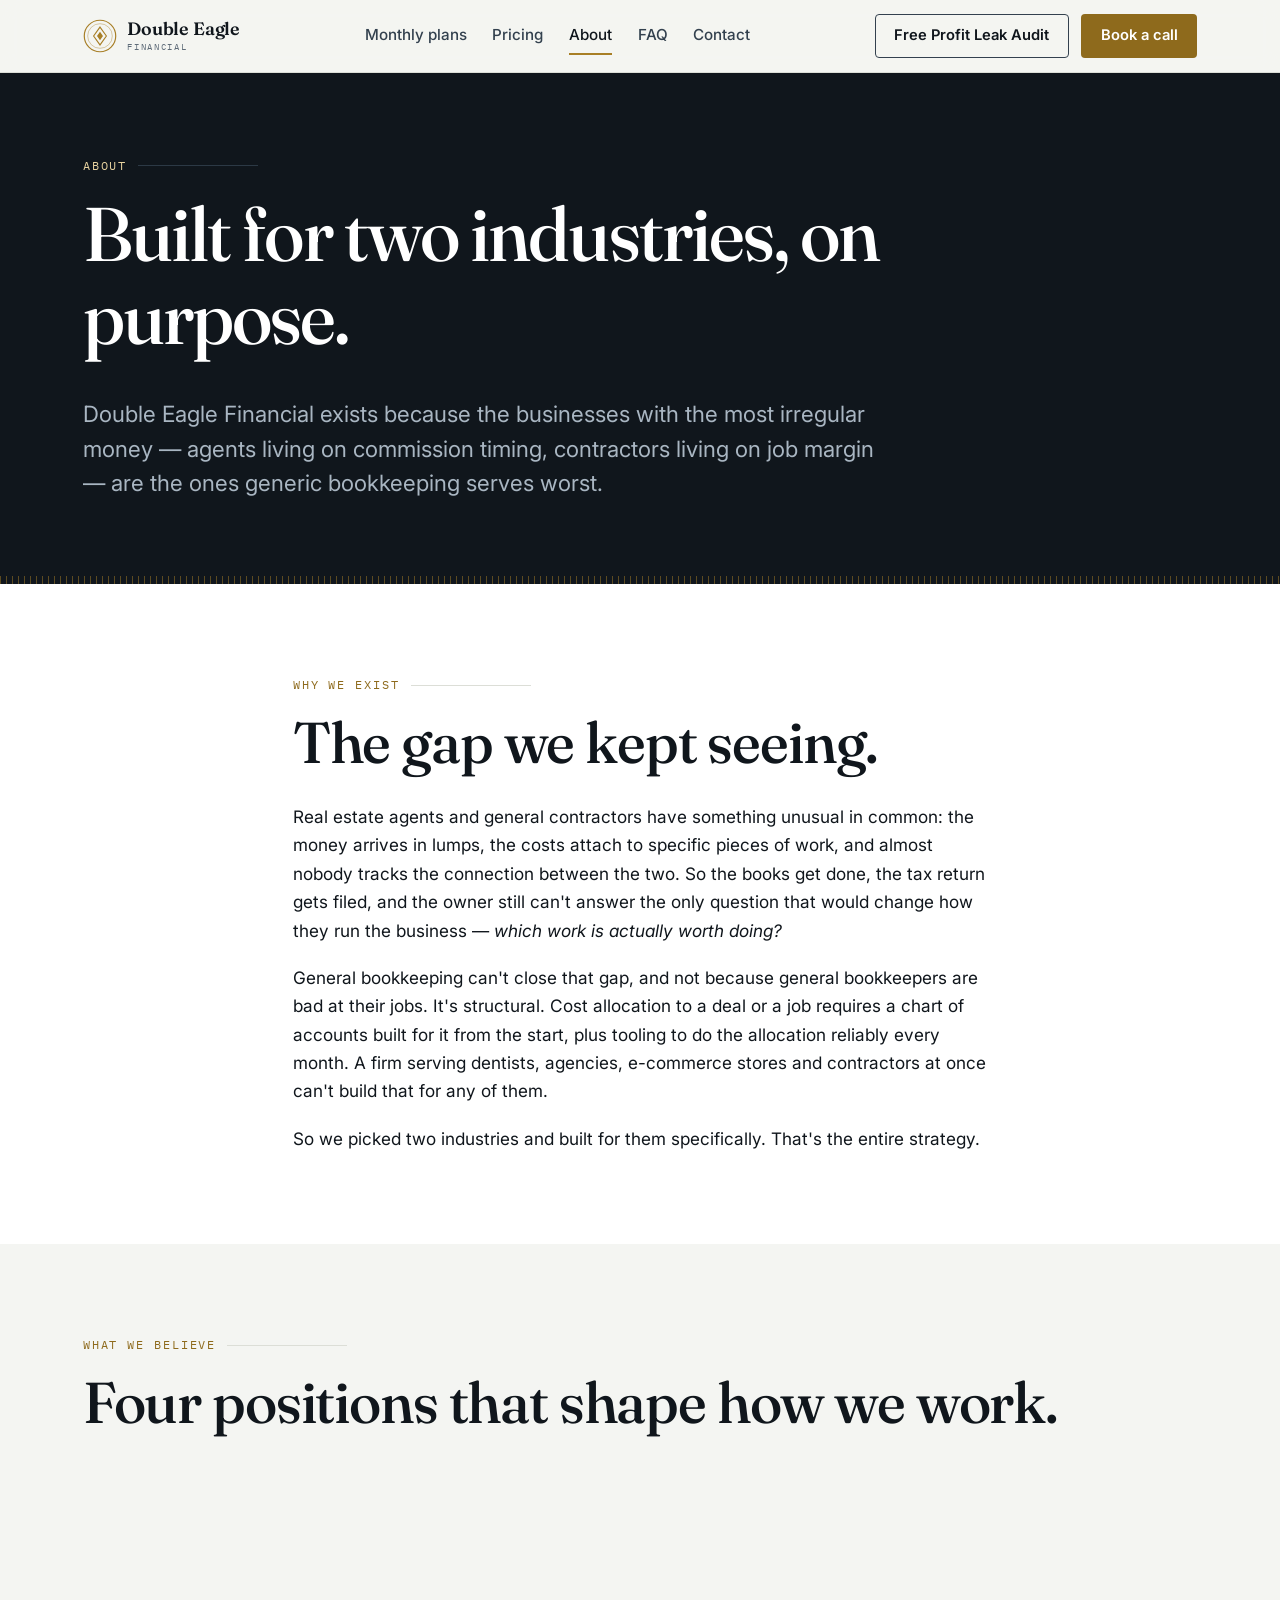
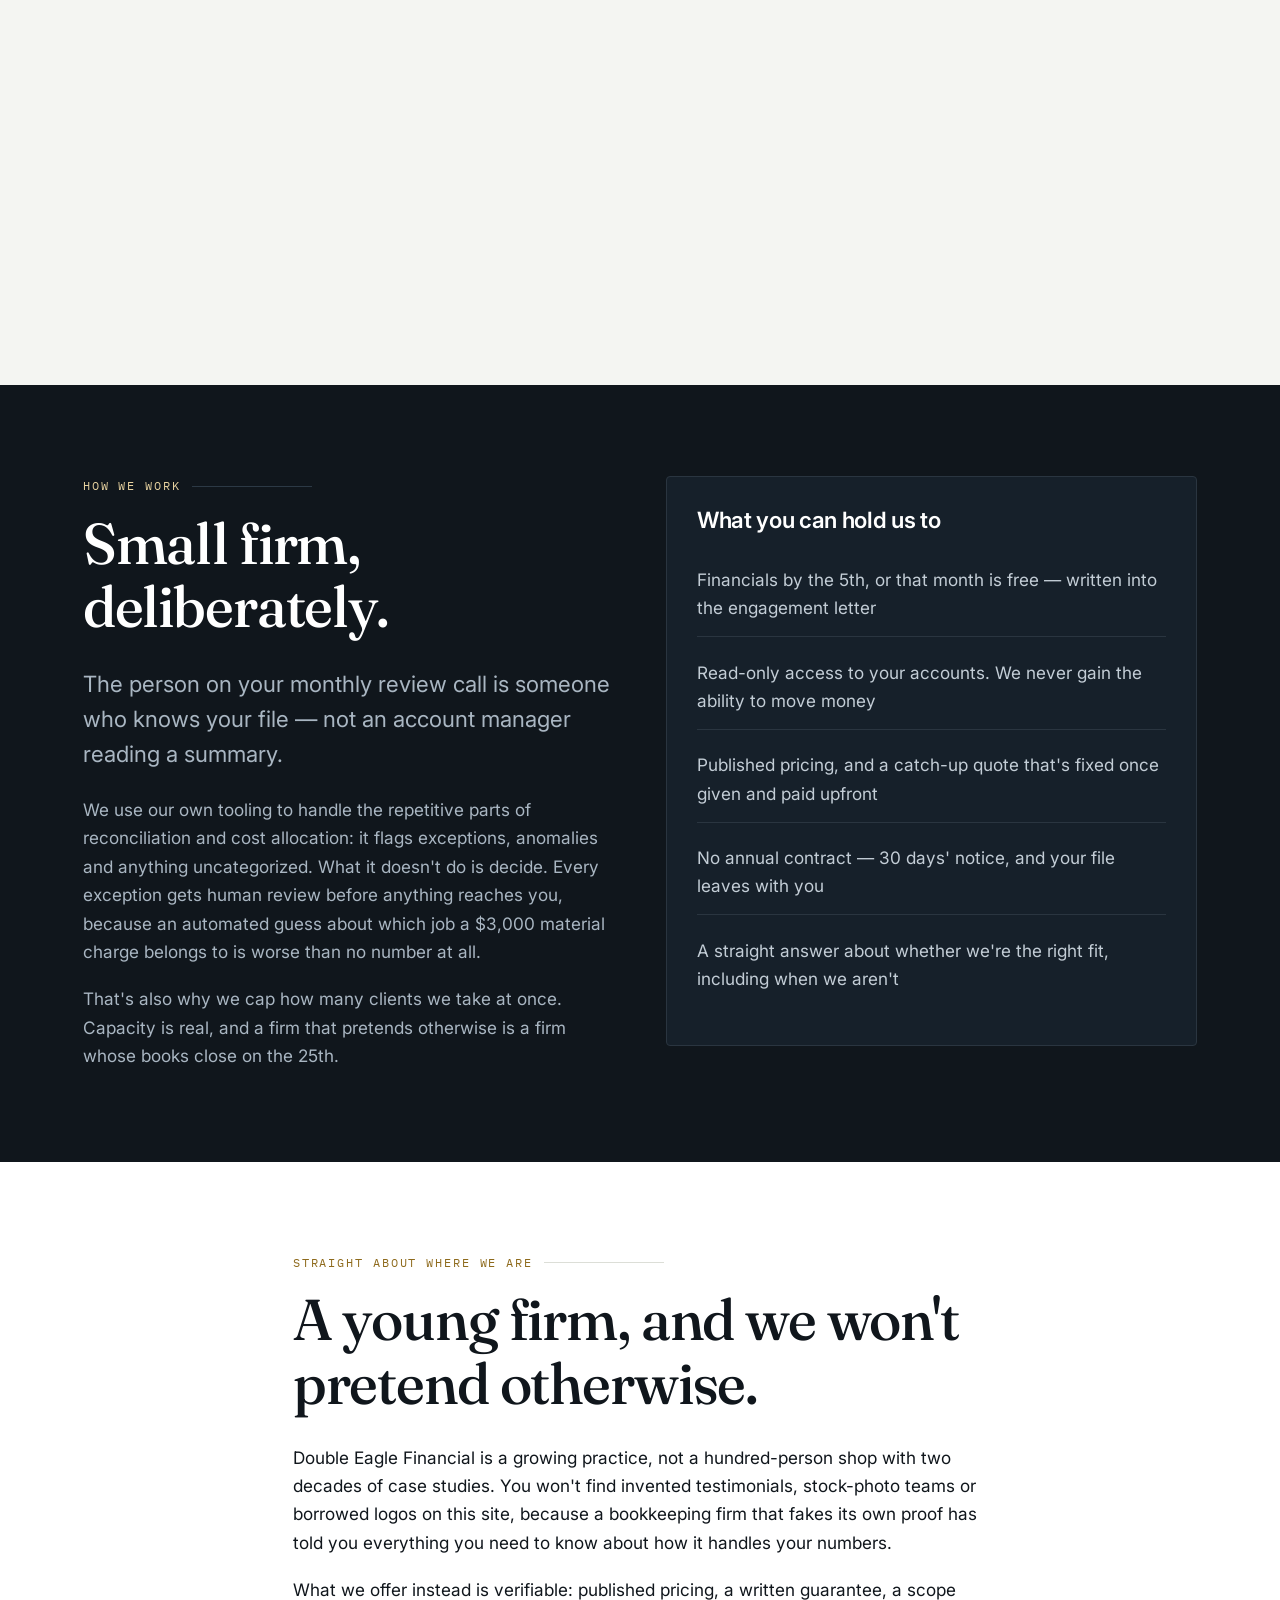
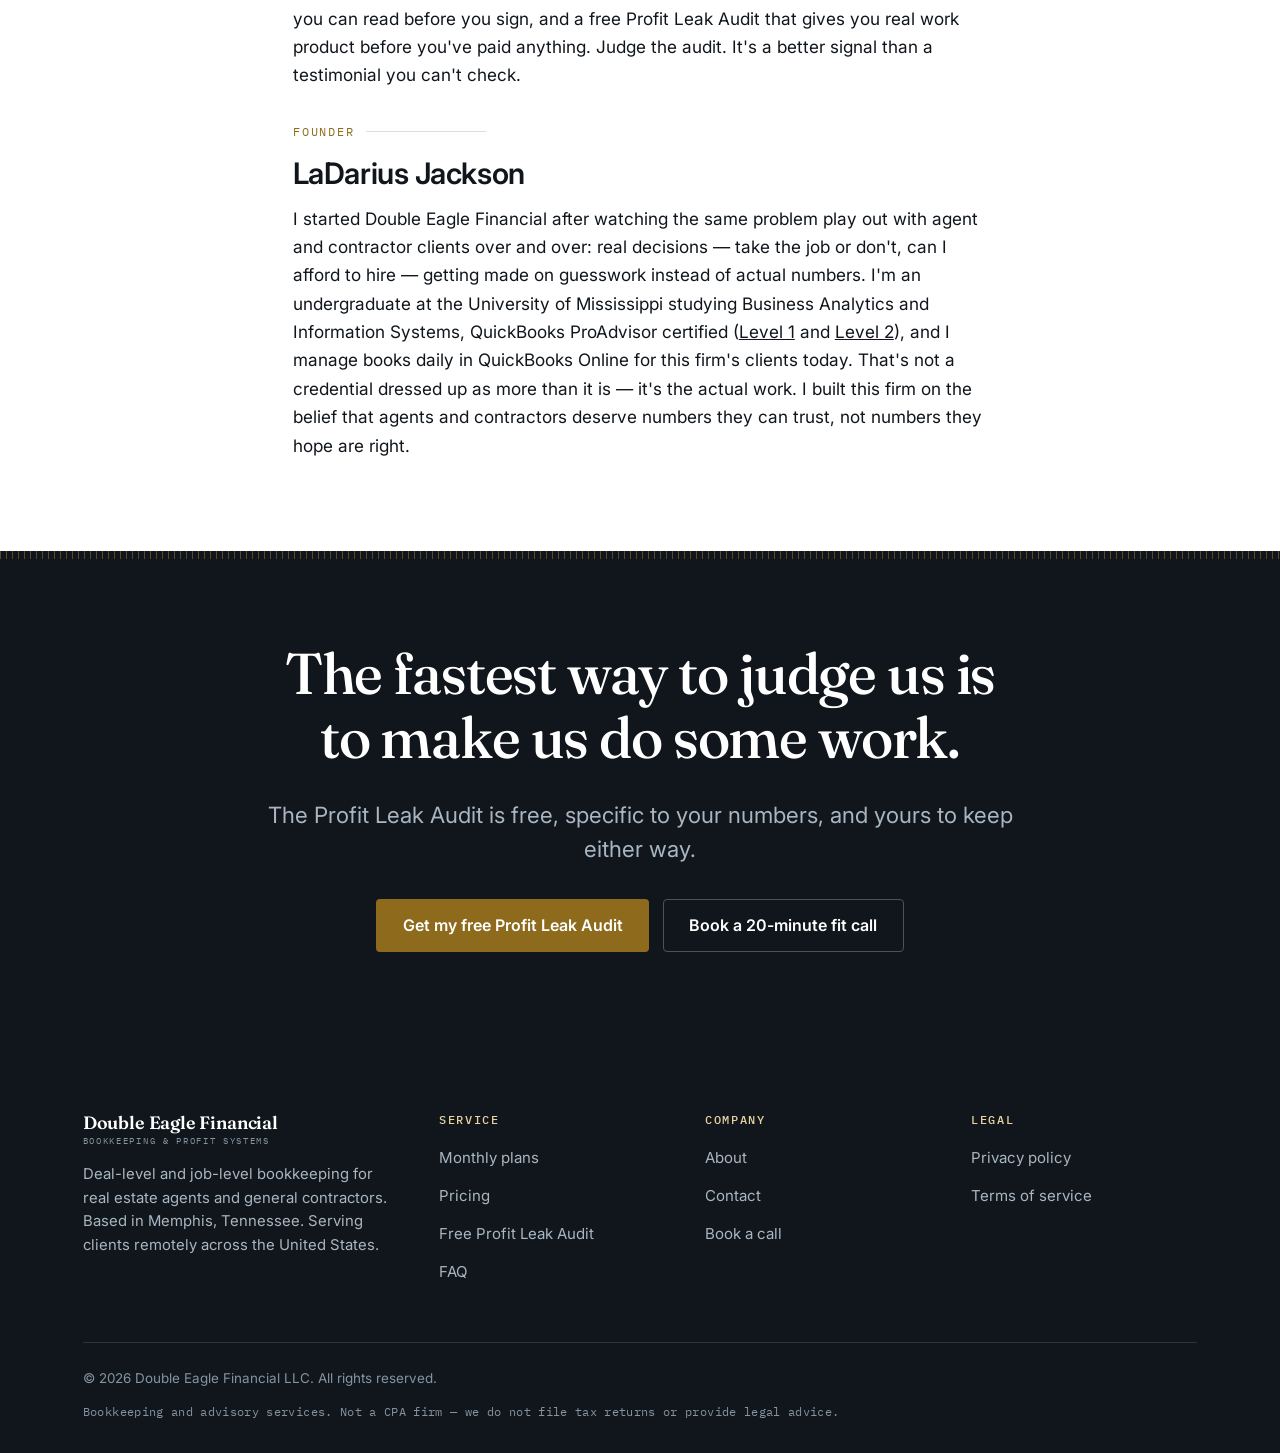
==== about.html @ 62447698 "New pricing: $300/$500/$800, by-the-5th guarantee" ====
<!DOCTYPE html>
<html lang="en">
<head>
<meta charset="utf-8">
<meta name="viewport" content="width=device-width, initial-scale=1">
<title>About Double Eagle Financial | Bookkeeping Built for One Niche</title>
<meta name="description" content="Why we only work with real estate agents and general contractors, how we work, and what you can hold us to.">
<link rel="canonical" href="https://www.doubleeaglefinancial.com/about.html">
<meta name="robots" content="index, follow">

<meta property="og:type" content="website">
<meta property="og:site_name" content="Double Eagle Financial">
<meta property="og:title" content="About Double Eagle Financial | Bookkeeping Built for One Niche">
<meta property="og:description" content="Why we only work with real estate agents and general contractors, how we work, and what you can hold us to.">
<meta property="og:url" content="https://www.doubleeaglefinancial.com/about.html">
<meta property="og:image" content="https://www.doubleeaglefinancial.com/assets/img/og-card.svg">
<meta name="twitter:card" content="summary_large_image">

<link rel="icon" href="/assets/img/favicon.svg" type="image/svg+xml">
<link rel="apple-touch-icon" href="/assets/img/favicon.svg">
<meta name="theme-color" content="#10161C">

<link rel="preconnect" href="https://fonts.googleapis.com">
<link rel="preconnect" href="https://fonts.gstatic.com" crossorigin>
<link rel="preload" as="style" href="https://fonts.googleapis.com/css2?family=Fraunces:ital,opsz,wght@0,9..144,400..600;1,9..144,400..500&family=Inter:wght@400..700&family=IBM+Plex+Mono:wght@400;500&display=swap">
<link rel="stylesheet" href="https://fonts.googleapis.com/css2?family=Fraunces:ital,opsz,wght@0,9..144,400..600;1,9..144,400..500&family=Inter:wght@400..700&family=IBM+Plex+Mono:wght@400;500&display=swap" media="print" onload="this.media='all'">
<noscript><link rel="stylesheet" href="https://fonts.googleapis.com/css2?family=Fraunces:ital,opsz,wght@0,9..144,400..600;1,9..144,400..500&family=Inter:wght@400..700&family=IBM+Plex+Mono:wght@400;500&display=swap"></noscript>

<script>document.documentElement.className+=" js";</script>
<link rel="stylesheet" href="/assets/css/styles.css">
<script src="/assets/js/config.js"></script>

</head>
<body data-page="about">
<a class="skip-link" href="#main">Skip to content</a>

<header class="site-header">
  <div class="wrap header-inner">
    <a class="logo" href="/" aria-label="Double Eagle Financial — home">
      <svg class="logo-mark" viewBox="0 0 40 40" fill="none" aria-hidden="true" focusable="false">
        <circle cx="20" cy="20" r="18.5" stroke="#A87F26" stroke-width="1.4"/>
        <circle cx="20" cy="20" r="14.5" stroke="#A87F26" stroke-width="0.8" opacity="0.6"/>
        <path d="M20 9.5 L27.5 20 L20 30.5 L12.5 20 Z" stroke="#A87F26" stroke-width="1.3" fill="none"/>
        <path d="M20 15 L23.5 20 L20 25 L16.5 20 Z" fill="#A87F26"/>
      </svg>
      <span class="logo-text">
        <span class="logo-name">Double Eagle</span>
        <span class="logo-sub">Financial</span>
      </span>
    </a>

    <nav class="nav" id="primary-nav" aria-label="Main">
      <a href="/the-core-four.html">Monthly plans</a>
      <a href="/pricing.html">Pricing</a>
      <a href="/about.html" aria-current="page">About</a>
      <a href="/faq.html">FAQ</a>
      <a href="/contact.html">Contact</a>
    </nav>

    <div class="header-cta">
      <a class="btn btn--ghost" href="/profit-leak-audit.html" data-cta="lead-magnet" data-cta-location="header">Free Profit Leak Audit</a>
      <a class="btn btn--primary" href="/book-a-call.html" data-cta="book-call" data-cta-location="header">Book a call</a>
      <button class="nav-toggle" type="button" aria-expanded="false" aria-controls="primary-nav" aria-label="Open menu">
        <span></span>
      </button>
    </div>
  </div>
</header>

<main id="main">
<section class="page-head">
  <div class="wrap">
    <p class="eyebrow">About</p>
    <h1>Built for two industries, on purpose.</h1>
    <p class="lede">Double Eagle Financial exists because the businesses with the most irregular money — agents living on commission timing, contractors living on job margin — are the ones generic bookkeeping serves worst.</p>
  </div>
</section>

<section class="section section--white">
  <div class="wrap wrap--narrow">
    <p class="eyebrow">Why we exist</p>
    <h2>The gap we kept seeing.</h2>
    <p>Real estate agents and general contractors have something unusual in common: the money arrives in lumps, the costs attach to specific pieces of work, and almost nobody tracks the connection between the two. So the books get done, the tax return gets filed, and the owner still can't answer the only question that would change how they run the business — <em>which work is actually worth doing?</em></p>
    <p>General bookkeeping can't close that gap, and not because general bookkeepers are bad at their jobs. It's structural. Cost allocation to a deal or a job requires a chart of accounts built for it from the start, plus tooling to do the allocation reliably every month. A firm serving dentists, agencies, e-commerce stores and contractors at once can't build that for any of them.</p>
    <p>So we picked two industries and built for them specifically. That's the entire strategy.</p>
  </div>
</section>

<section class="section">
  <div class="wrap">
    <p class="eyebrow">What we believe</p>
    <h2>Four positions that shape how we work.</h2>
    <div class="grid grid--2 reveal" style="margin-top:2.5rem">
      <div class="card">
        <h3>Clean books are the input, not the product</h3>
        <p>Reconciliation is the price of entry. If that's all a firm delivers, they've handed you tidy history and left the interpretation — the part that changes decisions — to you.</p>
      </div>
      <div class="card">
        <h3>Publish the price</h3>
        <p>Quote-on-request pricing usually means the number depends on what the firm thinks you'll pay. Ours is on the pricing page. Same price for everyone, including the person who doesn't like negotiating.</p>
      </div>
      <div class="card">
        <h3>Guarantee only what you control</h3>
        <p>We guarantee delivery by the 5th because we control it. We won't promise tax savings or profit outcomes, which depend on your business and your CPA. A guarantee you can't honor isn't a guarantee, it's marketing.</p>
      </div>
      <div class="card">
        <h3>Turn down bad fits</h3>
        <p>We regularly tell people to stay with their current bookkeeper, or that they're not big enough yet for our reporting to pay for itself. A client who shouldn't have signed leaves in four months and tells people why.</p>
      </div>
    </div>
  </div>
</section>

<section class="section section--ink">
  <div class="wrap">
    <div class="split">
      <div>
        <p class="eyebrow">How we work</p>
        <h2>Small firm, deliberately.</h2>
        <p class="lede">The person on your monthly review call is someone who knows your file — not an account manager reading a summary.</p>
        <p style="margin-top:1.5rem;color:#A9B6C2">We use our own tooling to handle the repetitive parts of reconciliation and cost allocation: it flags exceptions, anomalies and anything uncategorized. What it doesn't do is decide. Every exception gets human review before anything reaches you, because an automated guess about which job a $3,000 material charge belongs to is worse than no number at all.</p>
        <p style="color:#A9B6C2">That's also why we cap how many clients we take at once. Capacity is real, and a firm that pretends otherwise is a firm whose books close on the 25th.</p>
      </div>
      <div class="card card--ink">
        <h3>What you can hold us to</h3>
        <ul style="list-style:none;padding:0;margin:1.25rem 0 0">
          <li style="padding:.85rem 0;border-bottom:1px solid #2A3540;color:#C3CDD6">Financials by the 5th, or that month is free — written into the engagement letter</li>
          <li style="padding:.85rem 0;border-bottom:1px solid #2A3540;color:#C3CDD6">Read-only access to your accounts. We never gain the ability to move money</li>
          <li style="padding:.85rem 0;border-bottom:1px solid #2A3540;color:#C3CDD6">Published pricing, and a catch-up quote that's fixed once given and paid upfront</li>
          <li style="padding:.85rem 0;border-bottom:1px solid #2A3540;color:#C3CDD6">No annual contract — 30 days' notice, and your file leaves with you</li>
          <li style="padding:.85rem 0;color:#C3CDD6">A straight answer about whether we're the right fit, including when we aren't</li>
        </ul>
      </div>
    </div>
  </div>
</section>

<section class="section section--white">
  <div class="wrap wrap--narrow">
    <p class="eyebrow">Straight about where we are</p>
    <h2>A young firm, and we won't pretend otherwise.</h2>
    <p>Double Eagle Financial is a growing practice, not a hundred-person shop with two decades of case studies. You won't find invented testimonials, stock-photo teams or borrowed logos on this site, because a bookkeeping firm that fakes its own proof has told you everything you need to know about how it handles your numbers.</p>
    <p>What we offer instead is verifiable: published pricing, a written guarantee, a scope you can read before you sign, and a free Profit Leak Audit that gives you real work product before you've paid anything. Judge the audit. It's a better signal than a testimonial you can't check.</p>
    <div style="margin-top:2rem">
      <p class="eyebrow">Founder</p>
      <h3>LaDarius Jackson</h3>
      <p>I started Double Eagle Financial after watching the same problem play out with agent and contractor clients over and over: real decisions — take the job or don't, can I afford to hire — getting made on guesswork instead of actual numbers. I'm an undergraduate at the University of Mississippi studying Business Analytics and Information Systems, QuickBooks ProAdvisor certified (<a href="https://www.credly.com/badges/bd55e51e-e5aa-4784-be9d-c4221d4fdba4" target="_blank" rel="noopener">Level 1</a> and <a href="https://www.credly.com/badges/90dfc20a-5f70-475e-a9a4-ffd9fdf0d732" target="_blank" rel="noopener">Level 2</a>), and I manage books daily in QuickBooks Online for this firm's clients today. That's not a credential dressed up as more than it is — it's the actual work. I built this firm on the belief that agents and contractors deserve numbers they can trust, not numbers they hope are right.</p>
    </div>
  </div>
</section>

<section class="section cta-band">
  <div class="wrap">
    <h2>The fastest way to judge us is to make us do some work.</h2>
    <p class="lede">The Profit Leak Audit is free, specific to your numbers, and yours to keep either way.</p>
    <div class="btn-row btn-row--center" style="margin-top:2rem">
      <a class="btn btn--primary" href="/profit-leak-audit.html" data-cta="lead-magnet" data-cta-location="about-footer">Get my free Profit Leak Audit</a>
      <a class="btn btn--ghost" href="/book-a-call.html" data-cta="book-call" data-cta-location="about-footer">Book a 20-minute fit call</a>
    </div>
  </div>
</section>

</main>

<footer class="site-footer">
  <div class="wrap">
    <div class="footer-grid">
      <div class="footer-brand">
        <span class="logo-text">
          <span class="logo-name">Double Eagle Financial</span>
          <span class="logo-sub">Bookkeeping &amp; profit systems</span>
        </span>
        <p class="footer-blurb">Deal-level and job-level bookkeeping for real estate agents and general contractors. Based in Memphis, Tennessee. Serving clients remotely across the United States.</p>
      </div>
      <div>
        <h4>Service</h4>
        <ul>
          <li><a href="/the-core-four.html">Monthly plans</a></li>
          <li><a href="/pricing.html">Pricing</a></li>
          <li><a href="/profit-leak-audit.html">Free Profit Leak Audit</a></li>
          <li><a href="/faq.html">FAQ</a></li>
        </ul>
      </div>
      <div>
        <h4>Company</h4>
        <ul>
          <li><a href="/about.html">About</a></li>
          <li><a href="/contact.html">Contact</a></li>
          <li><a href="/book-a-call.html">Book a call</a></li>
        </ul>
      </div>
      <div>
        <h4>Legal</h4>
        <ul>
          <li><a href="/privacy.html">Privacy policy</a></li>
          <li><a href="/terms.html">Terms of service</a></li>
        </ul>
      </div>
    </div>
    <div class="footer-bottom">
      <span>© 2026 Double Eagle Financial LLC. All rights reserved.</span>
      <span class="footer-legal">Bookkeeping and advisory services. Not a CPA firm — we do not file tax returns or provide legal advice.</span>
    </div>
  </div>
</footer>

<div class="sticky-cta" aria-hidden="false">
  <a class="btn btn--primary" href="/profit-leak-audit.html" data-cta="lead-magnet" data-cta-location="sticky">Get my free Profit Leak Audit</a>
</div>

<script src="/assets/js/main.js" defer></script>
</body>
</html>
---- assets/css/styles.css ----
/* ==========================================================================
   Double Eagle Financial — core stylesheet
   Design system: "Milled Edge"
   Palette derives from the 1907 Double Eagle: struck gold on ink, ledger rules.
   ========================================================================== */

/* ---------- Tokens ---------- */
:root {
  --ink:        #10161C;
  --ink-2:      #1A242D;
  --slate:      #33414E;
  --muted:      #5E6B77;
  --paper:      #F4F5F2;
  --white:      #FFFFFF;
  /* --brass is DECORATIVE ONLY (borders, rules, icons, the milled edge):
     3.35:1 on paper, which clears the 3:1 minimum for non-text UI.
     --brass-text is the accessible variant for text and button fills:
     4.97:1 against both white and paper, so it clears WCAG AA. */
  --brass:      #A87F26;
  --brass-text: #8E6A1C;
  --brass-deep: #6F5215;
  --brass-mid:  #C69B3C;
  --brass-lt:   #E8D3A0;
  --verdigris:  #2C5F52;
  --line:       #DCDED7;
  --line-dark:  #2A3540;

  --font-display: "Fraunces", Georgia, "Times New Roman", serif;
  --font-body:    "Inter", -apple-system, BlinkMacSystemFont, "Segoe UI", Roboto, sans-serif;
  --font-mono:    "IBM Plex Mono", ui-monospace, SFMono-Regular, Menlo, monospace;

  --step--1: clamp(0.80rem, 0.77rem + 0.15vw, 0.875rem);
  --step-0:  clamp(1.00rem, 0.96rem + 0.20vw, 1.075rem);
  --step-1:  clamp(1.20rem, 1.12rem + 0.40vw, 1.40rem);
  --step-2:  clamp(1.45rem, 1.30rem + 0.75vw, 1.85rem);
  --step-3:  clamp(1.80rem, 1.52rem + 1.35vw, 2.55rem);
  --step-4:  clamp(2.15rem, 1.65rem + 2.45vw, 3.60rem);
  --step-5:  clamp(2.55rem, 1.75rem + 3.90vw, 4.75rem);

  --gutter: clamp(1.15rem, 0.85rem + 1.5vw, 2.5rem);
  --section-y: clamp(3.5rem, 2.5rem + 4vw, 6.5rem);
  --maxw: 1180px;
  --radius: 4px;
  --shadow-sm: 0 1px 2px rgba(16, 22, 28, .06), 0 4px 14px rgba(16, 22, 28, .05);
  --shadow-md: 0 2px 6px rgba(16, 22, 28, .08), 0 18px 44px rgba(16, 22, 28, .10);
}

/* ---------- Reset ---------- */
*, *::before, *::after { box-sizing: border-box; }
html {
  -webkit-text-size-adjust: 100%;
  scroll-behavior: smooth;
  /* Sticky header is ~72px; keep anchor targets clear of it. */
  scroll-padding-top: 92px;
}
body {
  margin: 0;
  background: var(--paper);
  color: var(--ink);
  font-family: var(--font-body);
  font-size: var(--step-0);
  line-height: 1.65;
  -webkit-font-smoothing: antialiased;
  overflow-x: hidden;
}
img, svg { max-width: 100%; height: auto; display: block; }
h1, h2, h3, h4 { margin: 0 0 .5em; line-height: 1.1; font-weight: 600; letter-spacing: -0.015em; }
h1 { font-family: var(--font-display); font-size: var(--step-5); font-weight: 500; letter-spacing: -0.025em; }
h2 { font-family: var(--font-display); font-size: var(--step-4); font-weight: 500; letter-spacing: -0.02em; }
h3 { font-size: var(--step-2); }
h4 { font-size: var(--step-1); }
p  { margin: 0 0 1.1em; }
p:last-child { margin-bottom: 0; }
a { color: inherit; }
ul, ol { margin: 0 0 1.1em; padding-left: 1.15em; }
li { margin-bottom: .45em; }
strong { font-weight: 650; }

@media (prefers-reduced-motion: reduce) {
  html { scroll-behavior: auto; }
  *, *::before, *::after { animation-duration: .001ms !important; transition-duration: .001ms !important; }
}

/* ---------- Utilities ---------- */
.wrap { width: 100%; max-width: var(--maxw); margin-inline: auto; padding-inline: var(--gutter); }
.wrap--narrow { max-width: 760px; }
.section { padding-block: var(--section-y); }
.section--tight { padding-block: clamp(2.5rem, 2rem + 2vw, 4rem); }
.section--ink { background: var(--ink); color: var(--paper); }
.section--white { background: var(--white); }
.section--ink h2, .section--ink h3 { color: var(--white); }
.center { text-align: center; }
.lede { font-size: var(--step-1); color: var(--muted); line-height: 1.55; }
.section--ink .lede { color: #A9B6C2; }
.sr-only {
  position: absolute; width: 1px; height: 1px; padding: 0; margin: -1px;
  overflow: hidden; clip: rect(0 0 0 0); white-space: nowrap; border: 0;
}
.skip-link {
  position: absolute; left: 8px; top: -60px; z-index: 999;
  background: var(--ink); color: var(--white); padding: .7rem 1rem; border-radius: var(--radius);
  transition: top .15s ease;
}
.skip-link:focus { top: 8px; }

:focus-visible {
  outline: 3px solid var(--brass-mid);
  outline-offset: 3px;
  border-radius: 2px;
}

/* Eyebrow — mono ledger label */
.eyebrow {
  font-family: var(--font-mono);
  font-size: .74rem;
  letter-spacing: .16em;
  text-transform: uppercase;
  color: var(--brass-text);
  margin: 0 0 1rem;
  display: flex;
  align-items: center;
  gap: .7rem;
}
.eyebrow::after { content: ""; flex: 1; height: 1px; background: var(--line); max-width: 120px; }
.eyebrow--center { justify-content: center; }
.eyebrow--center::before { content: ""; flex: 1; height: 1px; background: var(--line); max-width: 120px; }
.section--ink .eyebrow { color: var(--brass-lt); }
.section--ink .eyebrow::after, .section--ink .eyebrow::before { background: #2C3945; }

/* Signature: the milled (reeded) edge of a Double Eagle coin */
.milled {
  height: 10px;
  width: 100%;
  background-image: repeating-linear-gradient(
    90deg,
    var(--brass) 0 1px,
    transparent 1px 6px
  );
  opacity: .5;
}
.milled--sm { height: 7px; opacity: .45; }
.section--ink .milled { background-image: repeating-linear-gradient(90deg, var(--brass-mid) 0 1px, transparent 1px 6px); }

/* ---------- Buttons ---------- */
.btn {
  display: inline-flex; align-items: center; justify-content: center; gap: .55rem;
  font-family: var(--font-body); font-size: 1rem; font-weight: 600; line-height: 1.2;
  padding: 1rem 1.6rem; min-height: 52px;
  border: 1px solid transparent; border-radius: var(--radius);
  text-decoration: none; cursor: pointer;
  transition: background-color .18s ease, color .18s ease, border-color .18s ease, transform .18s ease;
}
.btn--primary { background: var(--brass-text); color: #FFF; }
.btn--primary:hover { background: var(--brass-deep); transform: translateY(-1px); }
.btn--dark { background: var(--ink); color: var(--white); }
.btn--dark:hover { background: var(--ink-2); transform: translateY(-1px); }
.btn--ghost { background: transparent; color: var(--ink); border-color: var(--slate); }
.btn--ghost:hover { background: var(--ink); color: var(--white); }
.section--ink .btn--ghost { color: var(--white); border-color: #46545F; }
.section--ink .btn--ghost:hover { background: var(--white); color: var(--ink); }
.btn--block { width: 100%; }
.btn-row { display: flex; flex-wrap: wrap; gap: .85rem; }
.btn-row--center { justify-content: center; }

.btn-note {
  font-family: var(--font-mono); font-size: .78rem; color: var(--muted);
  letter-spacing: .02em; margin-top: 1rem;
}
.section--ink .btn-note { color: #94A2AE; }

/* ---------- Header ---------- */
.site-header {
  position: sticky; top: 0; z-index: 100;
  background: rgba(244, 245, 242, .93);
  backdrop-filter: blur(10px);
  border-bottom: 1px solid var(--line);
}
.header-inner {
  display: flex; align-items: center; justify-content: space-between;
  gap: 1rem; min-height: 72px;
}
.logo { display: flex; align-items: center; gap: .65rem; text-decoration: none; flex-shrink: 0; }
.logo-mark { width: 34px; height: 34px; flex-shrink: 0; }
.logo-text { display: flex; flex-direction: column; line-height: 1; }
.logo-name { font-family: var(--font-display); font-size: 1.12rem; font-weight: 600; letter-spacing: -.01em; }
.logo-sub {
  font-family: var(--font-mono); font-size: .58rem; letter-spacing: .18em;
  text-transform: uppercase; color: var(--muted); margin-top: 4px;
}
.nav { display: flex; align-items: center; gap: 1.6rem; }
.nav a {
  text-decoration: none; font-size: .95rem; font-weight: 500; color: var(--slate);
  padding: .35rem 0; border-bottom: 2px solid transparent; transition: color .15s, border-color .15s;
}
.nav a:hover { color: var(--ink); }
.nav a[aria-current="page"] { color: var(--ink); border-bottom-color: var(--brass); }
.header-cta { display: flex; align-items: center; gap: .8rem; }
.header-cta .btn { padding: .7rem 1.15rem; min-height: 44px; font-size: .92rem; }
.nav-toggle {
  display: none; background: none; border: 1px solid var(--line); border-radius: var(--radius);
  width: 46px; height: 46px; cursor: pointer; align-items: center; justify-content: center;
}
.nav-toggle span { display: block; width: 20px; height: 2px; background: var(--ink); position: relative; }
.nav-toggle span::before, .nav-toggle span::after {
  content: ""; position: absolute; left: 0; width: 20px; height: 2px; background: var(--ink);
  transition: transform .2s ease, opacity .2s ease;
}
.nav-toggle span::before { top: -6px; }
.nav-toggle span::after  { top: 6px; }
.nav-toggle[aria-expanded="true"] span { background: transparent; }
.nav-toggle[aria-expanded="true"] span::before { transform: translateY(6px) rotate(45deg); }
.nav-toggle[aria-expanded="true"] span::after  { transform: translateY(-6px) rotate(-45deg); }

@media (max-width: 900px) {
  .nav-toggle { display: flex; }
  .nav {
    position: absolute; top: 100%; left: 0; right: 0;
    flex-direction: column; align-items: stretch; gap: 0;
    background: var(--white); border-bottom: 1px solid var(--line);
    padding: .5rem var(--gutter) 1.25rem;
    box-shadow: var(--shadow-md);
    display: none;
  }
  .nav.is-open { display: flex; }
  .nav a { padding: .95rem 0; border-bottom: 1px solid var(--line); font-size: 1.05rem; }
  .nav a[aria-current="page"] { border-bottom-color: var(--line); color: var(--brass); }
  .header-cta .btn--ghost { display: none; }
}
@media (max-width: 460px) {
  .header-cta .btn { font-size: .84rem; padding: .65rem .8rem; }
  .logo-sub { display: none; }
}

/* ---------- Hero ---------- */
.hero {
  background: var(--ink);
  color: var(--paper);
  position: relative;
  overflow: hidden;
  padding-block: clamp(3.5rem, 2.5rem + 5vw, 7rem);
}
.hero::after {
  content: ""; position: absolute; inset: auto 0 0 0; height: 10px;
  background-image: repeating-linear-gradient(90deg, var(--brass) 0 1px, transparent 1px 6px);
  opacity: .55;
}
.hero-grid { display: grid; grid-template-columns: 1.12fr .88fr; gap: clamp(2rem, 1rem + 4vw, 4.5rem); align-items: center; }
.hero h1 { color: var(--white); margin-bottom: .55em; }
.hero h1 em { font-style: italic; color: var(--brass-lt); }
.hero-sub { font-size: var(--step-1); color: #A9B6C2; max-width: 34ch; line-height: 1.5; }
.hero-trust {
  margin-top: 2.2rem; padding-top: 1.4rem; border-top: 1px solid #2A3540;
  display: flex; flex-wrap: wrap; gap: 1.1rem 2rem;
}
.hero-trust li { list-style: none; margin: 0; font-family: var(--font-mono); font-size: .78rem; letter-spacing: .04em; color: #A9B6C2; display: flex; align-items: center; gap: .5rem; }
.hero-trust li::before { content: ""; width: 6px; height: 6px; background: var(--brass-mid); border-radius: 50%; flex-shrink: 0; }
.hero-trust ul { padding: 0; margin: 0; display: contents; }

/* Hero signature panel: a ledger card, the artifact of the business */
.ledger-card {
  background: #16202A;
  border: 1px solid #2A3540;
  border-radius: var(--radius);
  padding: 1.6rem;
  box-shadow: 0 24px 60px rgba(0,0,0,.35);
}
.ledger-card__head {
  display: flex; justify-content: space-between; align-items: baseline;
  font-family: var(--font-mono); font-size: .72rem; letter-spacing: .1em; text-transform: uppercase;
  color: #8494A1; padding-bottom: .9rem; border-bottom: 1px solid #2A3540;
}
.ledger-card__head strong { color: var(--brass-lt); font-weight: 500; }
.ledger-row {
  display: grid; grid-template-columns: 1fr auto; gap: 1rem;
  padding: .85rem 0; border-bottom: 1px dotted #2A3540; align-items: baseline;
}
.ledger-row:last-of-type { border-bottom: 0; }
.ledger-row span { font-size: .92rem; color: #C3CDD6; }
.ledger-row b { font-family: var(--font-mono); font-size: .95rem; font-weight: 500; color: var(--white); }
.ledger-row b.pos { color: #7FBFAC; }
.ledger-row b.neg { color: #E0A38A; }
.ledger-card__foot {
  margin-top: 1.1rem; padding-top: 1.1rem; border-top: 1px solid #2A3540;
  font-family: var(--font-mono); font-size: .74rem; color: #8494A1; line-height: 1.5;
}
.ledger-card__foot b { color: var(--brass-lt); font-weight: 500; }

@media (max-width: 880px) {
  .hero-grid { grid-template-columns: 1fr; }
  .hero-sub { max-width: 46ch; }
  .ledger-card { order: 2; }
}

/* ---------- Trust strip ---------- */
.trust-strip { background: var(--white); border-bottom: 1px solid var(--line); }
.trust-strip .wrap { display: flex; flex-wrap: wrap; gap: 1rem 2.5rem; justify-content: space-between; padding-block: 1.35rem; }
.trust-item { display: flex; align-items: center; gap: .6rem; font-size: .9rem; color: var(--slate); }
.trust-item svg { flex-shrink: 0; color: var(--brass); }

/* ---------- Generic page header ---------- */
.page-head { background: var(--ink); color: var(--paper); padding-block: clamp(3rem, 2rem + 4vw, 5.5rem); position: relative; }
.page-head::after {
  content: ""; position: absolute; inset: auto 0 0 0; height: 8px;
  background-image: repeating-linear-gradient(90deg, var(--brass) 0 1px, transparent 1px 6px); opacity: .5;
}
.page-head h1 { color: var(--white); max-width: 20ch; }
.page-head .lede { color: #A9B6C2; max-width: 58ch; }

/* ---------- Grids & cards ---------- */
.grid { display: grid; gap: 1.5rem; }
.grid--2 { grid-template-columns: repeat(2, 1fr); }
.grid--3 { grid-template-columns: repeat(3, 1fr); }
.grid--4 { grid-template-columns: repeat(4, 1fr); }
@media (max-width: 900px) { .grid--3, .grid--4 { grid-template-columns: repeat(2, 1fr); } }
@media (max-width: 620px) { .grid--2, .grid--3, .grid--4 { grid-template-columns: 1fr; } }

.card {
  background: var(--white);
  border: 1px solid var(--line);
  border-radius: var(--radius);
  padding: clamp(1.4rem, 1.1rem + 1vw, 2rem);
}
.card h3 { font-size: var(--step-1); margin-bottom: .5rem; }
.card p { color: var(--muted); font-size: .97rem; margin-bottom: 0; }
.card--ink { background: #16202A; border-color: #2A3540; }
.card--ink h3 { color: var(--white); }
.card--ink p { color: #A9B6C2; }

/* Problem cards — ledger-ruled */
.rule-card {
  background: var(--white); border: 1px solid var(--line); border-radius: var(--radius);
  padding: clamp(1.4rem, 1.1rem + 1vw, 1.9rem);
  border-top: 3px solid var(--brass);
}
.rule-card .tag {
  font-family: var(--font-mono); font-size: .7rem; letter-spacing: .14em; text-transform: uppercase;
  color: var(--brass-text); display: block; margin-bottom: .8rem;
}
.rule-card h3 { font-size: var(--step-1); }
.rule-card p { color: var(--muted); font-size: .97rem; margin: 0; }

/* Cost-of-problem figures */
.figure-grid { display: grid; grid-template-columns: repeat(3, 1fr); gap: 1px; background: #2A3540; border: 1px solid #2A3540; border-radius: var(--radius); overflow: hidden; }
@media (max-width: 780px) { .figure-grid { grid-template-columns: 1fr; } }
.figure {
  background: var(--ink); padding: clamp(1.5rem, 1.2rem + 1vw, 2.2rem);
}
.figure dt { font-family: var(--font-mono); font-size: .72rem; letter-spacing: .13em; text-transform: uppercase; color: var(--brass-lt); margin-bottom: .9rem; }
.figure dd { margin: 0; color: #A9B6C2; font-size: .97rem; }
.figure dd strong { display: block; color: var(--white); font-family: var(--font-display); font-size: var(--step-2); font-weight: 500; margin-bottom: .5rem; letter-spacing: -.02em; }

/* Steps — sequence, so numbering carries real information */
.steps { counter-reset: step; display: grid; gap: 0; }
.step {
  counter-increment: step;
  display: grid; grid-template-columns: auto 1fr; gap: 1.5rem;
  padding: 1.7rem 0; border-top: 1px solid var(--line);
}
.step:last-child { border-bottom: 1px solid var(--line); }
.step::before {
  content: counter(step, decimal-leading-zero);
  font-family: var(--font-mono); font-size: .8rem; color: var(--brass-text);
  letter-spacing: .1em; padding-top: .35rem;
}
.step h3 { font-size: var(--step-1); margin-bottom: .35rem; }
.step p { color: var(--muted); margin: 0; }
.step .when { font-family: var(--font-mono); font-size: .74rem; color: var(--muted); letter-spacing: .06em; display: block; margin-top: .6rem; }

/* Included list */
.included { display: grid; grid-template-columns: repeat(2, 1fr); gap: 0 3rem; }
@media (max-width: 720px) { .included { grid-template-columns: 1fr; } }
.included li {
  list-style: none; padding: .95rem 0 .95rem 1.9rem; border-bottom: 1px solid var(--line);
  position: relative; margin: 0; font-size: .98rem;
}
.included li::before {
  content: ""; position: absolute; left: 0; top: 1.35rem;
  width: 10px; height: 10px; border-radius: 50%; border: 2px solid var(--brass);
}
.included ul { padding: 0; margin: 0; }

/* Offer stack table */
.stack { border: 1px solid var(--line); border-radius: var(--radius); overflow: hidden; background: var(--white); }
.stack-row {
  display: grid; grid-template-columns: 1fr auto; gap: 1rem;
  padding: 1.05rem clamp(1rem, .8rem + 1vw, 1.6rem); border-bottom: 1px solid var(--line);
  align-items: baseline;
}
.stack-row:last-child { border-bottom: 0; }
.stack-row strong { font-weight: 600; }
.stack-row span { font-family: var(--font-mono); font-size: .88rem; color: var(--muted); white-space: nowrap; }
.stack-row small { display: block; color: var(--muted); font-size: .88rem; font-weight: 400; margin-top: .2rem; }
.stack-row--total { background: var(--ink); color: var(--white); }
.stack-row--total span, .stack-row--total small { color: var(--brass-lt); }

/* ---------- Pricing ---------- */
.tiers { display: grid; grid-template-columns: repeat(3, 1fr); gap: 1.25rem; align-items: start; }
@media (max-width: 960px) { .tiers { grid-template-columns: 1fr; max-width: 560px; margin-inline: auto; } }
.tier {
  background: var(--white); border: 1px solid var(--line); border-radius: var(--radius);
  padding: clamp(1.5rem, 1.2rem + 1vw, 2rem); display: flex; flex-direction: column; height: 100%;
}
.tier--featured {
  border: 2px solid var(--brass); box-shadow: var(--shadow-md); position: relative;
}
@media (min-width: 961px) { .tier--featured { transform: translateY(-14px); } }
.tier__flag {
  position: absolute; top: -13px; left: 50%; transform: translateX(-50%);
  background: var(--brass-text); color: #FFF; font-family: var(--font-mono);
  font-size: .68rem; letter-spacing: .13em; text-transform: uppercase;
  padding: .35rem .85rem; border-radius: 2px; white-space: nowrap;
}
.tier__name { font-family: var(--font-display); font-size: var(--step-2); font-weight: 500; margin-bottom: .25rem; }
.tier__for { font-family: var(--font-mono); font-size: .74rem; letter-spacing: .06em; color: var(--brass-text); text-transform: uppercase; margin-bottom: 1.1rem; }
.tier__price { display: flex; align-items: baseline; gap: .35rem; margin-bottom: .35rem; }
.tier__price b { font-family: var(--font-display); font-size: clamp(2.1rem, 1.7rem + 1.6vw, 2.8rem); font-weight: 500; letter-spacing: -.03em; }
.tier__price span { font-family: var(--font-mono); font-size: .85rem; color: var(--muted); }
.tier__setup { font-size: .88rem; color: var(--muted); margin-bottom: 1.3rem; padding-bottom: 1.3rem; border-bottom: 1px solid var(--line); }
.tier ul { list-style: none; padding: 0; margin: 0 0 1.6rem; flex: 1; }
.tier li { position: relative; padding-left: 1.6rem; margin-bottom: .7rem; font-size: .95rem; line-height: 1.5; }
.tier li::before {
  content: ""; position: absolute; left: 0; top: .48em; width: 9px; height: 5px;
  border-left: 2px solid var(--brass); border-bottom: 2px solid var(--brass);
  transform: rotate(-45deg);
}
.tier li.off { color: #6B757E; }
.tier li.off::before { border-color: #C8CDD2; }

/* Comparison table */
.compare-wrap { overflow-x: auto; -webkit-overflow-scrolling: touch; border: 1px solid var(--line); border-radius: var(--radius); background: var(--white); }
table.compare { width: 100%; min-width: 620px; border-collapse: collapse; font-size: .94rem; }
table.compare th, table.compare td { padding: .95rem 1rem; text-align: left; border-bottom: 1px solid var(--line); }
table.compare thead th { background: var(--ink); color: var(--white); font-family: var(--font-mono); font-size: .74rem; letter-spacing: .1em; text-transform: uppercase; font-weight: 500; }
table.compare tbody th { font-weight: 500; color: var(--slate); }
table.compare td { text-align: center; color: var(--slate); }
table.compare td.yes { color: var(--verdigris); font-weight: 600; }
table.compare td.no  { color: #6B757E; }
table.compare tr:last-child th, table.compare tr:last-child td { border-bottom: 0; }
.table-hint { font-family: var(--font-mono); font-size: .74rem; color: var(--muted); margin-top: .7rem; }
@media (min-width: 720px) { .table-hint { display: none; } }

/* ---------- Guarantee ---------- */
.guarantee {
  background: var(--white); border: 1px solid var(--line); border-left: 4px solid var(--brass);
  border-radius: var(--radius); padding: clamp(1.6rem, 1.2rem + 1.5vw, 2.6rem);
}
.guarantee h3 { font-family: var(--font-display); font-size: var(--step-2); font-weight: 500; }
.guarantee p { color: var(--slate); margin-bottom: .8rem; }
.guarantee p:last-child { margin-bottom: 0; }

/* ---------- FAQ accordion ---------- */
.faq { border-top: 1px solid var(--line); }
.faq-item { border-bottom: 1px solid var(--line); }
.faq-q {
  width: 100%; background: none; border: 0; cursor: pointer;
  display: flex; justify-content: space-between; align-items: flex-start; gap: 1.5rem;
  padding: 1.35rem 0; text-align: left;
  font-family: var(--font-body); font-size: var(--step-0); font-weight: 600; color: var(--ink);
  line-height: 1.4;
}
.faq-q:hover { color: var(--brass-text); }
.faq-icon { flex-shrink: 0; width: 16px; height: 16px; position: relative; margin-top: .35rem; }
.faq-icon::before, .faq-icon::after {
  content: ""; position: absolute; background: var(--brass); transition: transform .22s ease, opacity .22s ease;
}
.faq-icon::before { top: 7px; left: 0; width: 16px; height: 2px; }
.faq-icon::after  { top: 0; left: 7px; width: 2px; height: 16px; }
.faq-q[aria-expanded="true"] .faq-icon::after { transform: rotate(90deg); opacity: 0; }
.faq-a { display: none; padding: 0 0 1.5rem; max-width: 68ch; }
.faq-a.is-open { display: block; }
.faq-a p { color: var(--muted); margin-bottom: .8rem; }
.faq-a p:last-child { margin-bottom: 0; }
.faq-group-title { font-family: var(--font-display); font-size: var(--step-2); font-weight: 500; margin: 3rem 0 .5rem; }
.faq-group-title:first-of-type { margin-top: 0; }

/* ---------- Forms ---------- */
.form-panel {
  background: var(--white); border: 1px solid var(--line); border-radius: var(--radius);
  padding: clamp(1.5rem, 1.2rem + 1.5vw, 2.4rem);
}
.form-panel h2, .form-panel h3 { margin-bottom: .4rem; }
.field { margin-bottom: 1.15rem; }
.field label { display: block; font-size: .92rem; font-weight: 600; margin-bottom: .4rem; }
.field .hint { display: block; font-weight: 400; color: var(--muted); font-size: .85rem; margin-top: .15rem; }
.field input, .field select, .field textarea {
  width: 100%; font-family: var(--font-body); font-size: 1rem; color: var(--ink);
  padding: .8rem .9rem; min-height: 48px;
  background: var(--paper); border: 1px solid var(--line); border-radius: var(--radius);
  transition: border-color .15s ease, background-color .15s ease;
}
.field textarea { min-height: 110px; resize: vertical; line-height: 1.55; }
.field select { appearance: none; background-image: url("data:image/svg+xml,%3Csvg xmlns='http://www.w3.org/2000/svg' width='12' height='8' viewBox='0 0 12 8'%3E%3Cpath d='M1 1l5 5 5-5' stroke='%235E6B77' stroke-width='1.6' fill='none' stroke-linecap='round'/%3E%3C/svg%3E"); background-repeat: no-repeat; background-position: right 1rem center; padding-right: 2.5rem; }
.field input:focus, .field select:focus, .field textarea:focus { background: var(--white); border-color: var(--brass); }
.field.has-error input, .field.has-error select, .field.has-error textarea { border-color: #B4442F; background: #FCF4F2; }
.field-error { display: none; color: #B4442F; font-size: .85rem; margin-top: .35rem; font-weight: 500; }
.field.has-error .field-error { display: block; }
.field-row { display: grid; grid-template-columns: 1fr 1fr; gap: 0 1.15rem; }
@media (max-width: 620px) { .field-row { grid-template-columns: 1fr; } }
.consent { display: flex; gap: .7rem; align-items: flex-start; font-size: .87rem; color: var(--muted); margin-bottom: 1.3rem; }
.consent input { width: 20px; height: 20px; min-height: 0; flex-shrink: 0; margin-top: .15rem; accent-color: var(--brass); }
.form-status {
  display: none; padding: 1rem 1.15rem; border-radius: var(--radius); margin-bottom: 1.25rem; font-size: .94rem;
}
.form-status.is-visible { display: block; }
.form-status.is-error { background: #FCF4F2; border: 1px solid #E8C4BA; color: #8C3524; }
.form-status.is-success { background: #F0F6F4; border: 1px solid #BED8D0; color: #1F4A3F; }
.honeypot { position: absolute; left: -9999px; width: 1px; height: 1px; overflow: hidden; }

/* Two-column form layout */
.split { display: grid; grid-template-columns: 1fr 1fr; gap: clamp(1.75rem, 1.2rem + 2.5vw, 3.5rem); align-items: start; }
@media (max-width: 900px) { .split { grid-template-columns: 1fr; } }
.split--wide-left { grid-template-columns: 1.15fr .85fr; }
@media (max-width: 900px) { .split--wide-left { grid-template-columns: 1fr; } }

/* Checklist (call agenda etc.) */
.checklist { list-style: none; padding: 0; margin: 0; }
.checklist li { position: relative; padding-left: 2rem; margin-bottom: 1rem; }
.checklist li::before {
  content: ""; position: absolute; left: 0; top: .42em; width: 11px; height: 6px;
  border-left: 2px solid var(--brass); border-bottom: 2px solid var(--brass); transform: rotate(-45deg);
}
.checklist strong { display: block; margin-bottom: .1rem; }
.checklist span { color: var(--muted); font-size: .95rem; }

/* Fit / not-fit */
.fit-cols { display: grid; grid-template-columns: 1fr 1fr; gap: 1.25rem; }
@media (max-width: 760px) { .fit-cols { grid-template-columns: 1fr; } }
.fit-col { background: var(--white); border: 1px solid var(--line); border-radius: var(--radius); padding: clamp(1.4rem, 1.1rem + 1vw, 2rem); }
.fit-col h3 { font-size: var(--step-1); display: flex; align-items: center; gap: .6rem; }
.fit-col ul { list-style: none; padding: 0; margin: 0; }
.fit-col li { position: relative; padding-left: 1.7rem; margin-bottom: .8rem; font-size: .96rem; color: var(--slate); }
.fit-col--yes li::before { content: ""; position: absolute; left: 0; top: .42em; width: 10px; height: 6px; border-left: 2px solid var(--verdigris); border-bottom: 2px solid var(--verdigris); transform: rotate(-45deg); }
.fit-col--no li::before { content: "—"; position: absolute; left: 0; top: 0; color: #6B757E; font-weight: 600; }

/* ---------- CTA band ---------- */
.cta-band { background: var(--ink); color: var(--paper); text-align: center; position: relative; }
.cta-band::before {
  content: ""; position: absolute; inset: 0 0 auto 0; height: 8px;
  background-image: repeating-linear-gradient(90deg, var(--brass) 0 1px, transparent 1px 6px); opacity: .5;
}
.cta-band h2 { color: var(--white); max-width: 20ch; margin-inline: auto; }
.cta-band .lede { color: #A9B6C2; max-width: 56ch; margin-inline: auto; }

/* ---------- Sticky mobile CTA ---------- */
.sticky-cta {
  position: fixed; left: 0; right: 0; bottom: 0; z-index: 90;
  background: rgba(16, 22, 28, .97); backdrop-filter: blur(8px);
  padding: .7rem var(--gutter) calc(.7rem + env(safe-area-inset-bottom));
  border-top: 1px solid #2A3540;
  display: none;
  transform: translateY(110%); transition: transform .25s ease;
}
.sticky-cta.is-visible { transform: translateY(0); }
.sticky-cta .btn { width: 100%; }
@media (max-width: 700px) {
  .sticky-cta { display: block; }
  /* Reserve room so the fixed bar never covers the end of the footer. */
  body { padding-bottom: 74px; }
}

/* ---------- Footer ---------- */
.site-footer { background: var(--ink); color: #A9B6C2; padding-block: clamp(3rem, 2rem + 3vw, 4.5rem) 2rem; }
.footer-grid { display: grid; grid-template-columns: 1.4fr 1fr 1fr 1fr; gap: 2.5rem; }
@media (max-width: 900px) { .footer-grid { grid-template-columns: 1fr 1fr; gap: 2rem; } }
@media (max-width: 520px) { .footer-grid { grid-template-columns: 1fr; } }
.site-footer h4 { font-family: var(--font-mono); font-size: .72rem; letter-spacing: .14em; text-transform: uppercase; color: var(--brass-lt); font-weight: 500; margin-bottom: 1rem; }
.site-footer ul { list-style: none; padding: 0; margin: 0; }
.site-footer li { margin-bottom: .6rem; }
.site-footer a { text-decoration: none; font-size: .94rem; color: #A9B6C2; transition: color .15s; }
.site-footer a:hover { color: var(--white); text-decoration: underline; }
.footer-brand .logo-name { color: var(--white); }
.footer-brand .logo-sub { color: #8494A1; }
.footer-blurb { font-size: .93rem; line-height: 1.6; margin-top: 1.1rem; max-width: 34ch; }
.footer-bottom {
  margin-top: 3rem; padding-top: 1.5rem; border-top: 1px solid #2A3540;
  display: flex; flex-wrap: wrap; gap: .75rem 1.75rem; justify-content: space-between;
  font-size: .84rem; color: #8494A1;
}
.footer-bottom a { font-size: .84rem; }
.footer-legal { font-family: var(--font-mono); font-size: .72rem; letter-spacing: .03em; }

/* ---------- Prose (legal pages) ---------- */
.prose { max-width: 72ch; }
.prose h2 { font-size: var(--step-2); margin-top: 2.5rem; }
.prose h2:first-child { margin-top: 0; }
.prose h3 { font-size: var(--step-1); margin-top: 1.75rem; }
.prose p, .prose li { color: var(--slate); }
.prose li { margin-bottom: .5em; }
.updated { font-family: var(--font-mono); font-size: .78rem; color: var(--muted); letter-spacing: .04em; }

/* ---------- Thank-you ---------- */
.tick {
  width: 56px; height: 56px; border-radius: 50%; background: var(--brass-text);
  display: flex; align-items: center; justify-content: center; margin-bottom: 1.5rem;
}
.tick svg { color: #FFF; }
.tick--center { margin-inline: auto; }

/* ==========================================================================
   Dark-surface overrides
   Four sections render on ink: .hero, .page-head, .cta-band and .section--ink.
   They previously inherited light-surface component colors, which made ghost
   buttons dark-on-dark and dropped helper text below contrast minimums.
   Declared last so they win without !important.
   ========================================================================== */
.hero .btn--ghost,
.page-head .btn--ghost,
.cta-band .btn--ghost,
.section--ink .btn--ghost {
  color: var(--white);
  border-color: #46545F;
  background: transparent;
}
.hero .btn--ghost:hover,
.page-head .btn--ghost:hover,
.cta-band .btn--ghost:hover,
.section--ink .btn--ghost:hover {
  background: var(--white);
  color: var(--ink);
  border-color: var(--white);
}

.hero .eyebrow,
.page-head .eyebrow,
.cta-band .eyebrow,
.section--ink .eyebrow { color: var(--brass-lt); }

.hero .eyebrow::before, .hero .eyebrow::after,
.page-head .eyebrow::before, .page-head .eyebrow::after,
.cta-band .eyebrow::before, .cta-band .eyebrow::after,
.section--ink .eyebrow::before, .section--ink .eyebrow::after { background: #2C3945; }

.hero .btn-note,
.page-head .btn-note,
.cta-band .btn-note,
.section--ink .btn-note { color: #94A2AE; }

.hero .lede,
.page-head .lede,
.cta-band .lede,
.section--ink .lede { color: #A9B6C2; }

.hero a:not(.btn),
.page-head a:not(.btn),
.cta-band a:not(.btn),
.section--ink a:not(.btn) { color: var(--brass-lt); }

/* ---------- Motion ---------- */
/* Scroll reveal is progressive enhancement: the starting hidden state applies
   ONLY when the inline head script has confirmed JS is running. Without JS the
   content renders normally instead of staying permanently invisible. */
.js .reveal { opacity: 0; transform: translateY(14px); }
.js .reveal.is-in { opacity: 1; transform: none; transition: opacity .55s ease, transform .55s ease; }
@media (prefers-reduced-motion: reduce) {
  .js .reveal { opacity: 1; transform: none; }
}

/* ---- Homepage draft additions: header phone, founder block, starter offer ---- */
.header-phone { font-family: var(--font-mono); font-size: .88rem; color: var(--ink); text-decoration: none; white-space: nowrap; min-height: 44px; display: inline-flex; align-items: center; }
.header-phone:hover { text-decoration: underline; }
@media (max-width: 1180px) { .header-phone { display: none; } }
.founder { display: grid; grid-template-columns: minmax(180px, 280px) 1fr; gap: clamp(1.5rem, 1rem + 3vw, 3.5rem); align-items: start; }
.founder__photo { width: 100%; height: auto; aspect-ratio: 1; object-fit: cover; border-radius: var(--radius); border: 1px solid var(--line); }
.founder__creds { list-style: none; padding: 0; margin: 1.5rem 0 0; display: grid; gap: .5rem; font-family: var(--font-mono); font-size: .9rem; }
.founder__creds li { padding-left: 1.2rem; position: relative; }
.founder__creds li::before { content: ""; position: absolute; left: 0; top: .55em; width: 7px; height: 7px; background: var(--brass); transform: rotate(45deg); }
@media (max-width: 700px) { .founder { grid-template-columns: 1fr; } .founder__photo { max-width: 200px; } }
.starter { margin-top: 3rem; padding: clamp(1.5rem, 1.2rem + 1vw, 2.2rem); border: 1px solid var(--line); border-left: 3px solid var(--brass); border-radius: var(--radius); background: var(--paper); display: flex; gap: 2rem; align-items: center; justify-content: space-between; flex-wrap: wrap; }
.starter > div { flex: 1 1 380px; max-width: 62ch; }
.starter h3 { margin-top: .5rem; }
.starter p:last-child { margin-bottom: 0; color: var(--muted); }
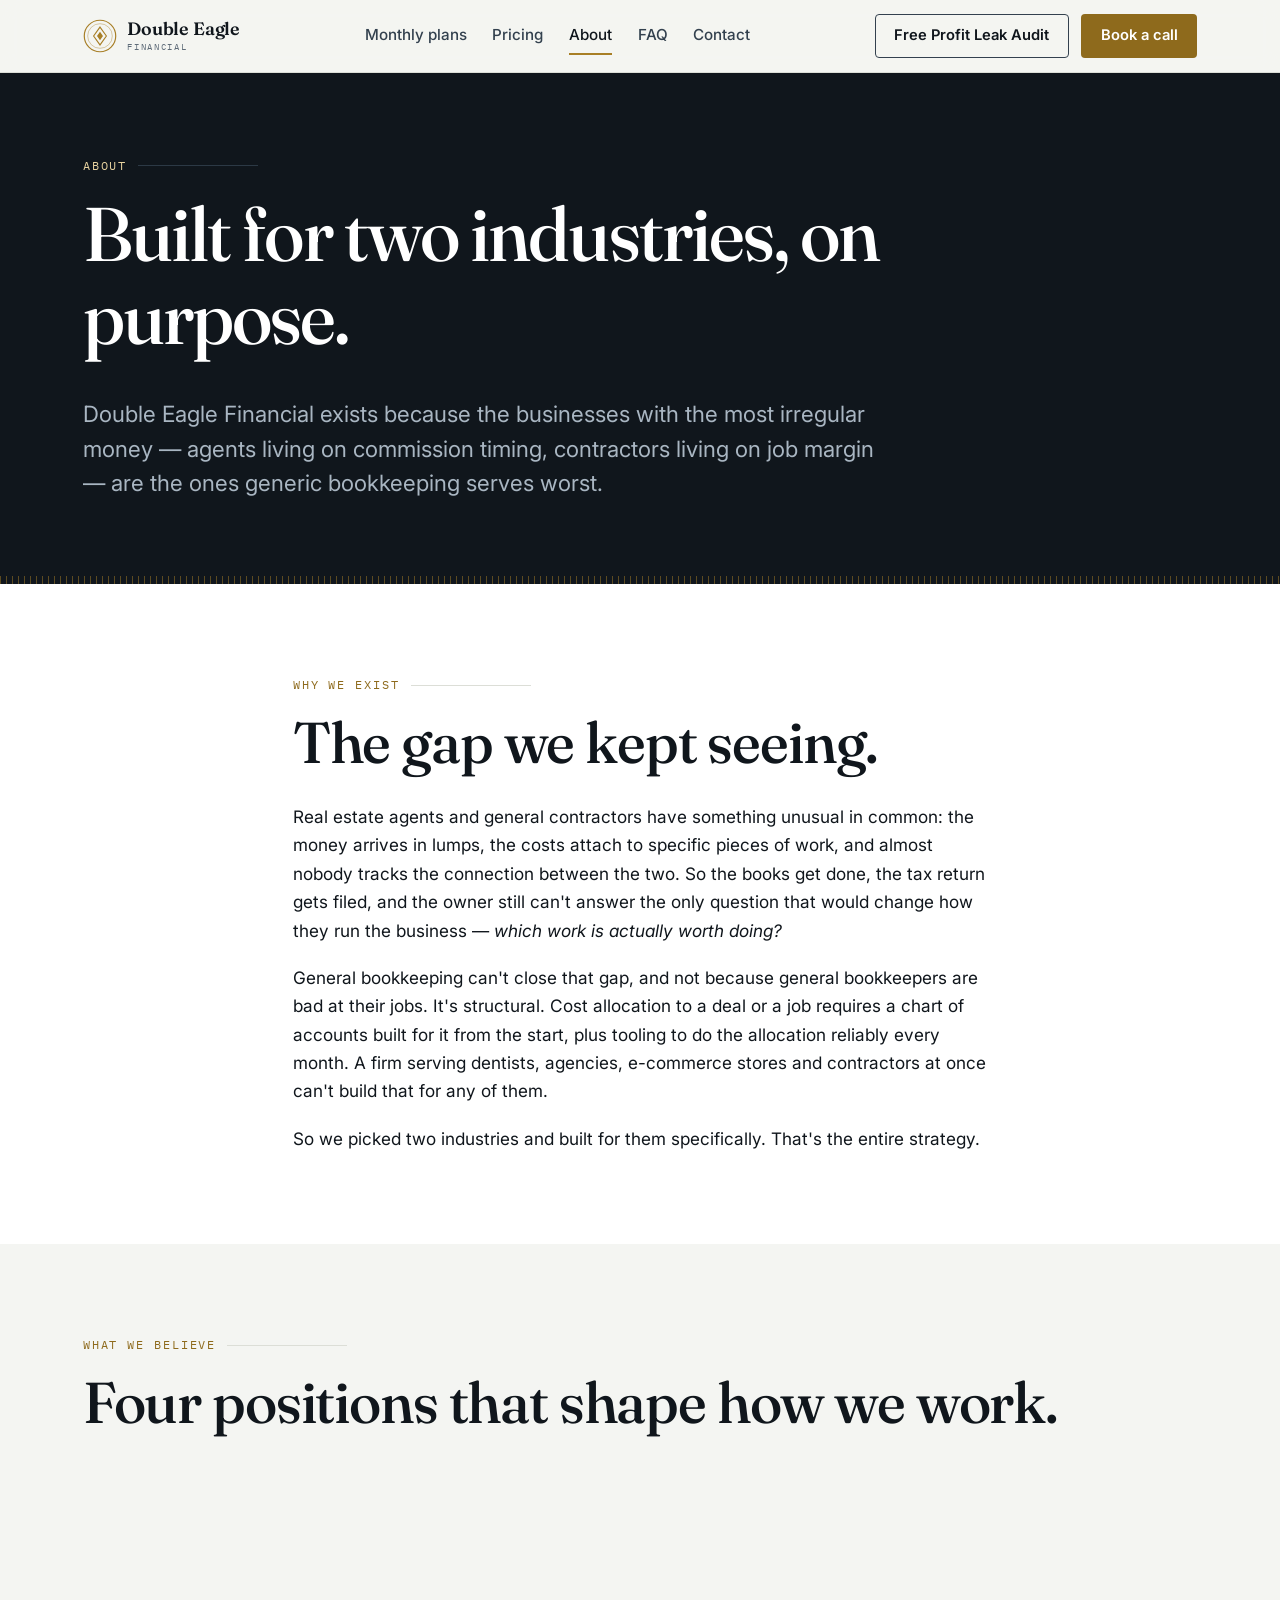
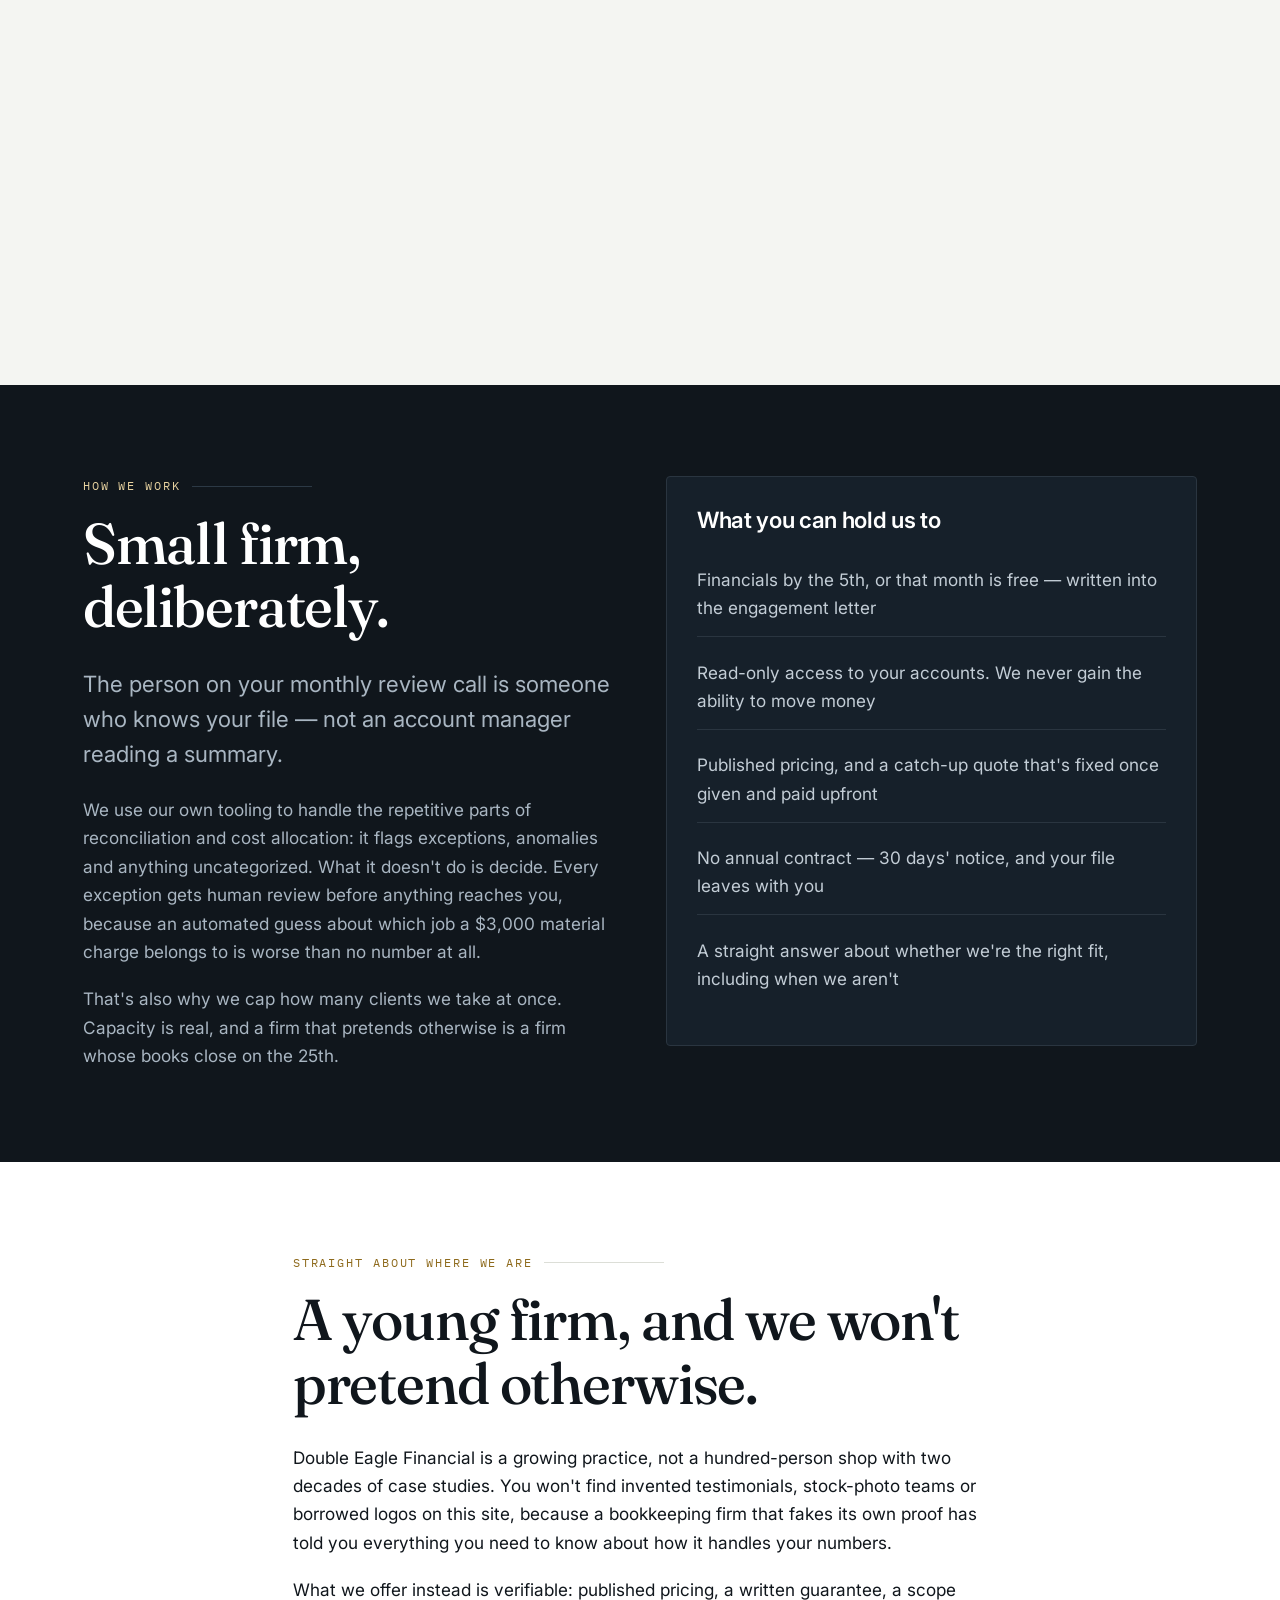
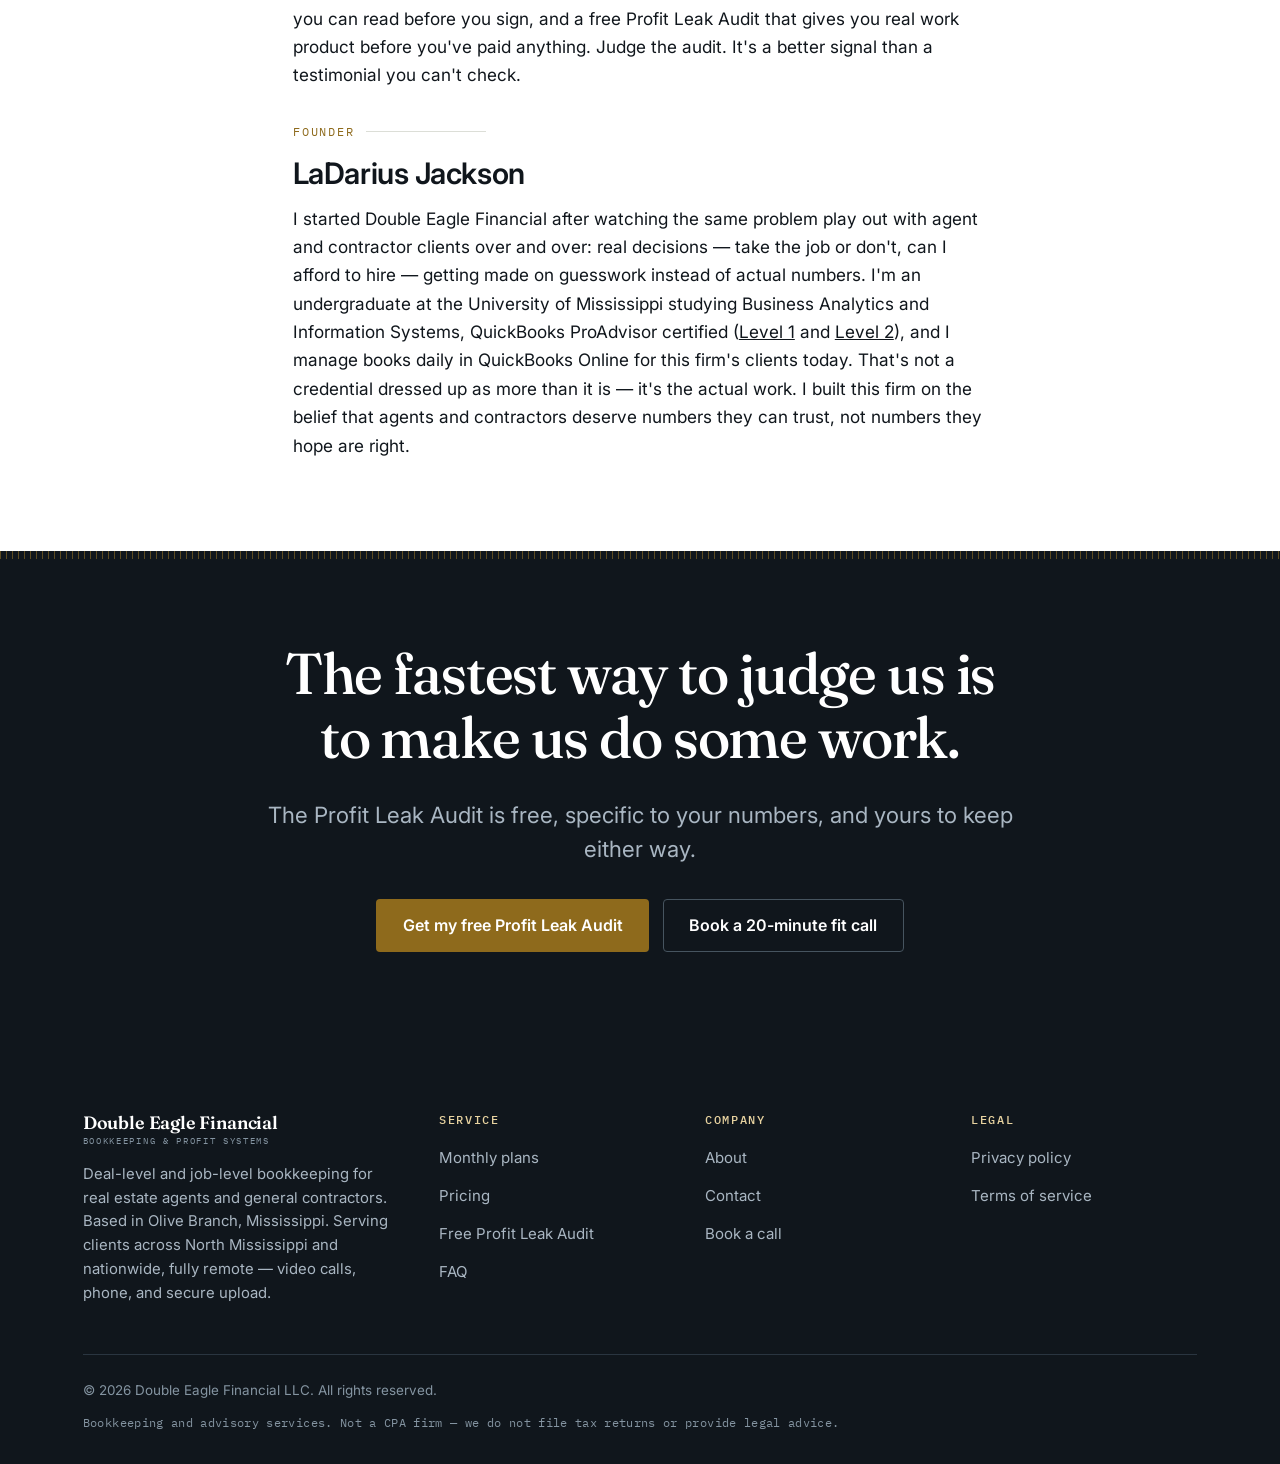
==== commit 999af168: "Virtual-only: no in-person meetings" ====
--- a/about.html
+++ b/about.html
@@ -170,7 +170,7 @@
           <span class="logo-name">Double Eagle Financial</span>
           <span class="logo-sub">Bookkeeping &amp; profit systems</span>
         </span>
-        <p class="footer-blurb">Deal-level and job-level bookkeeping for real estate agents and general contractors. Based in Memphis, Tennessee. Serving clients remotely across the United States.</p>
+        <p class="footer-blurb">Deal-level and job-level bookkeeping for real estate agents and general contractors. Based in Olive Branch, Mississippi. Serving clients across North Mississippi and nationwide, fully remote — video calls, phone, and secure upload.</p>
       </div>
       <div>
         <h4>Service</h4>
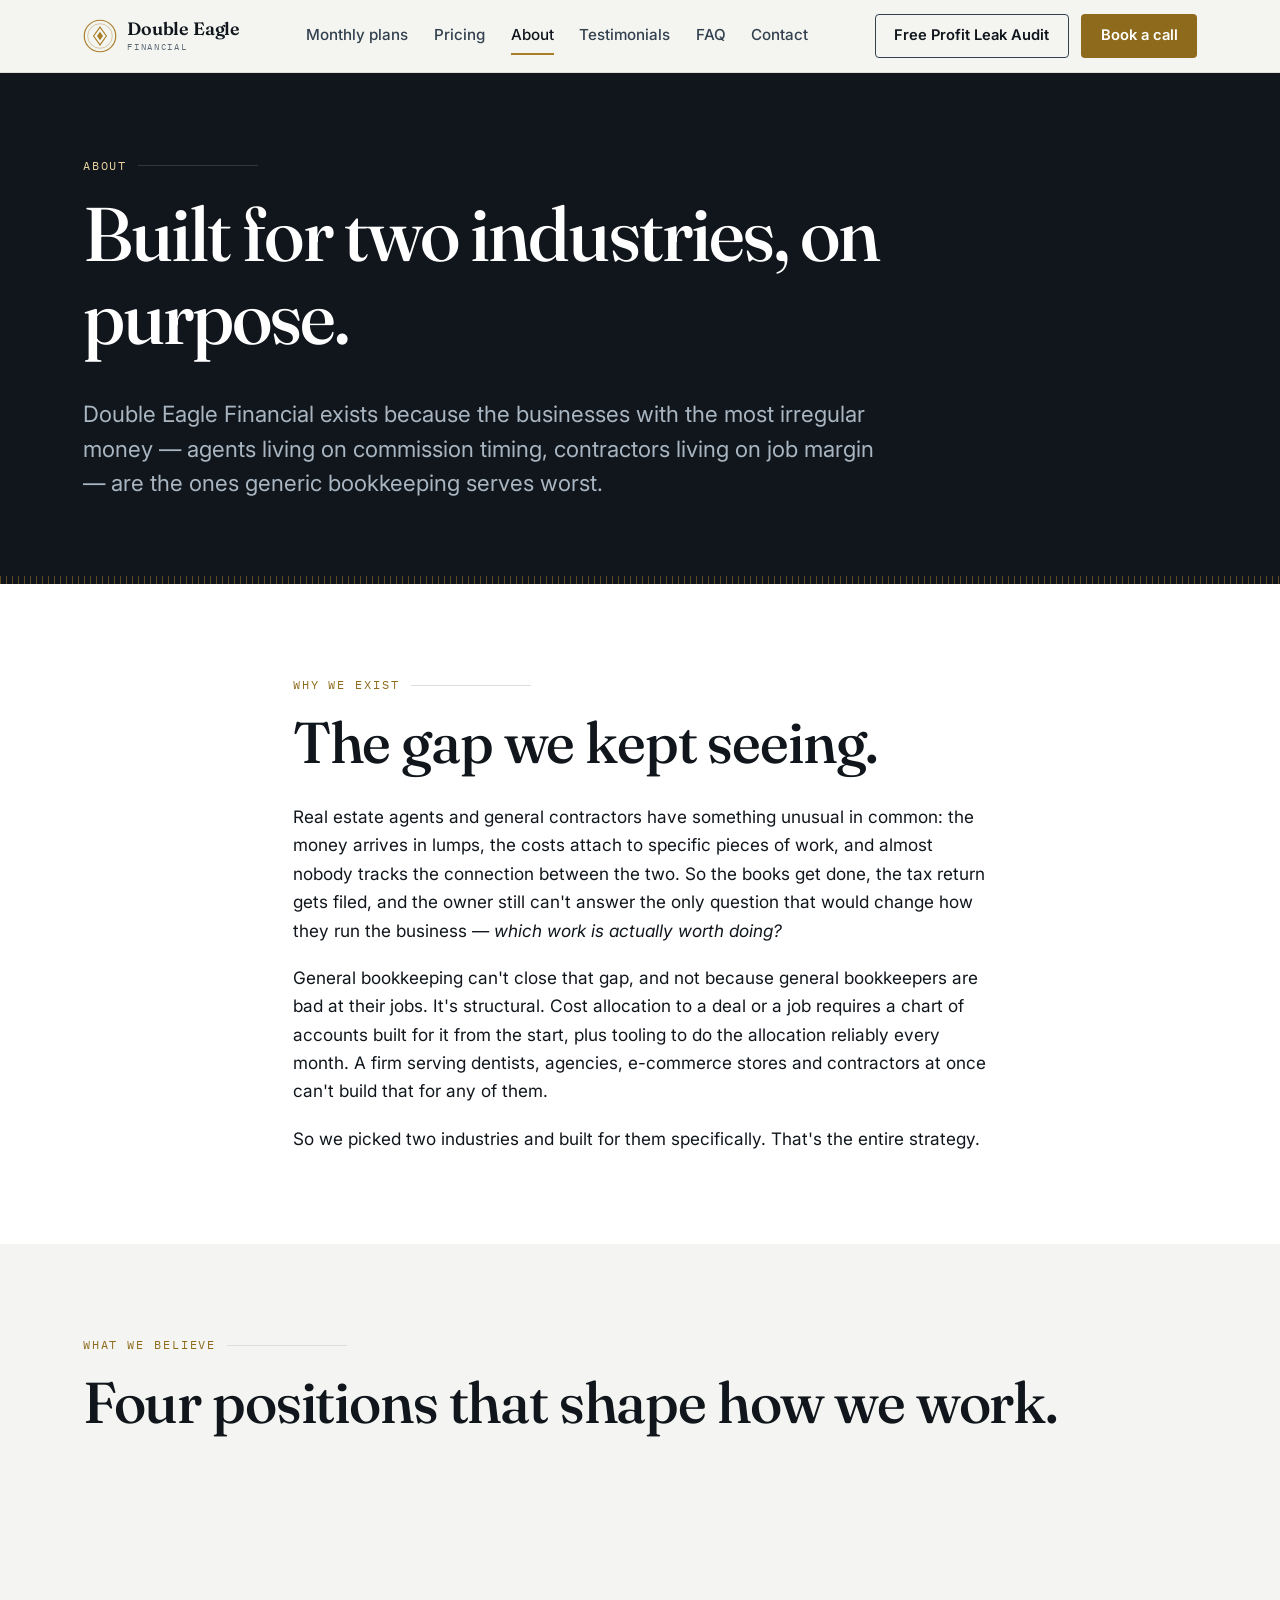
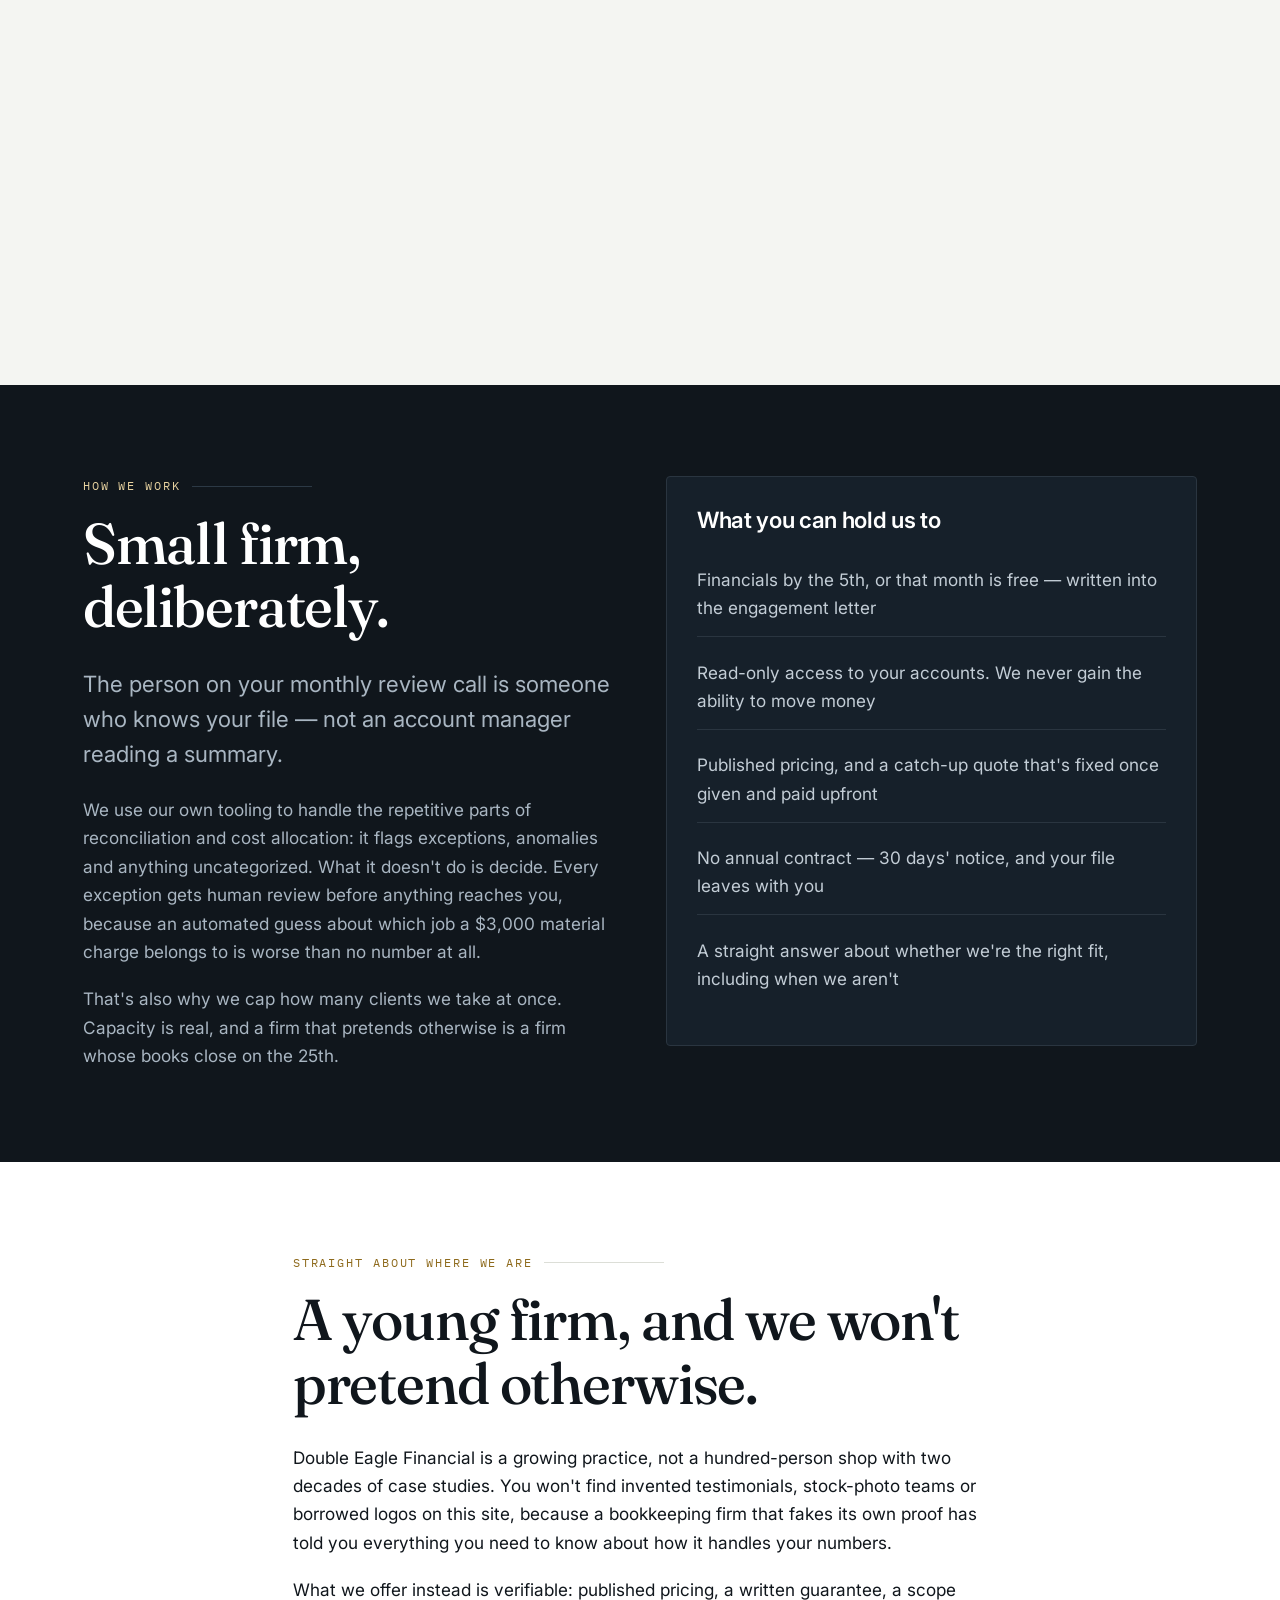
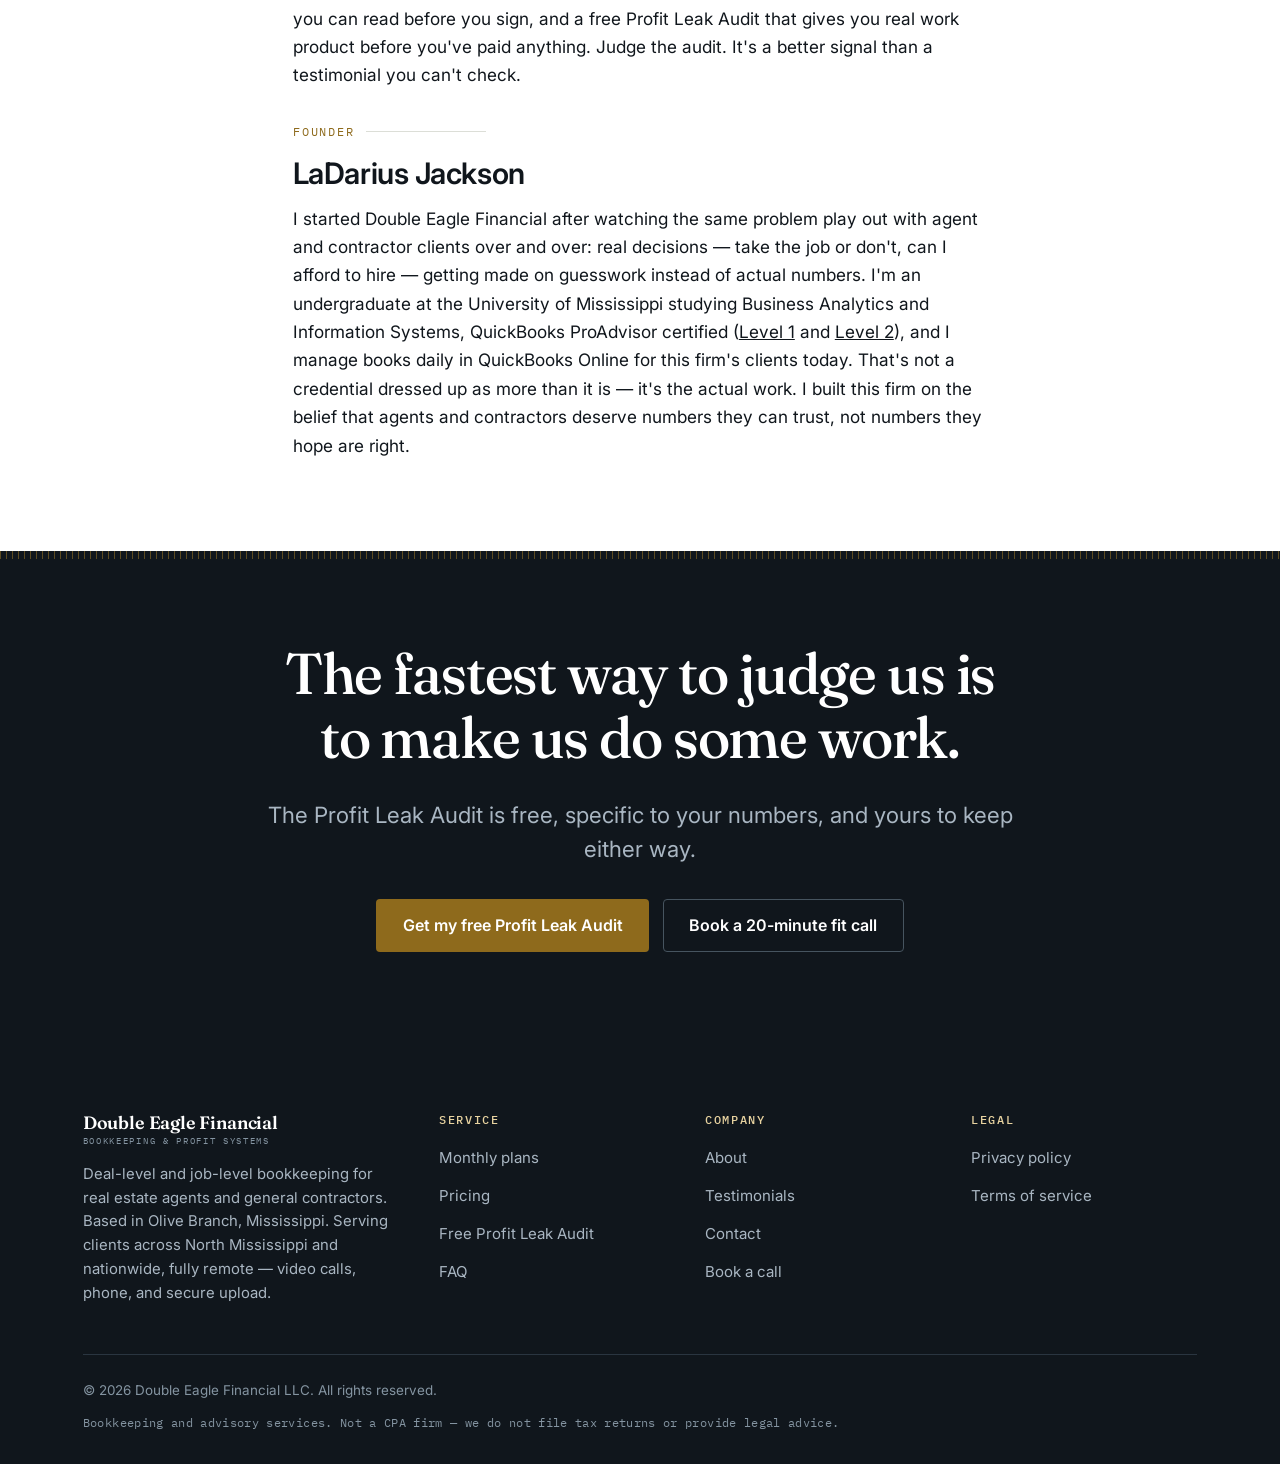
==== commit 6ae28e47: "Add client testimonials page and homepage section" ====
--- a/about.html
+++ b/about.html
@@ -53,6 +53,7 @@
       <a href="/the-core-four.html">Monthly plans</a>
       <a href="/pricing.html">Pricing</a>
       <a href="/about.html" aria-current="page">About</a>
+      <a href="/testimonials.html">Testimonials</a>
       <a href="/faq.html">FAQ</a>
       <a href="/contact.html">Contact</a>
     </nav>
@@ -185,6 +186,7 @@
         <h4>Company</h4>
         <ul>
           <li><a href="/about.html">About</a></li>
+          <li><a href="/testimonials.html">Testimonials</a></li>
           <li><a href="/contact.html">Contact</a></li>
           <li><a href="/book-a-call.html">Book a call</a></li>
         </ul>
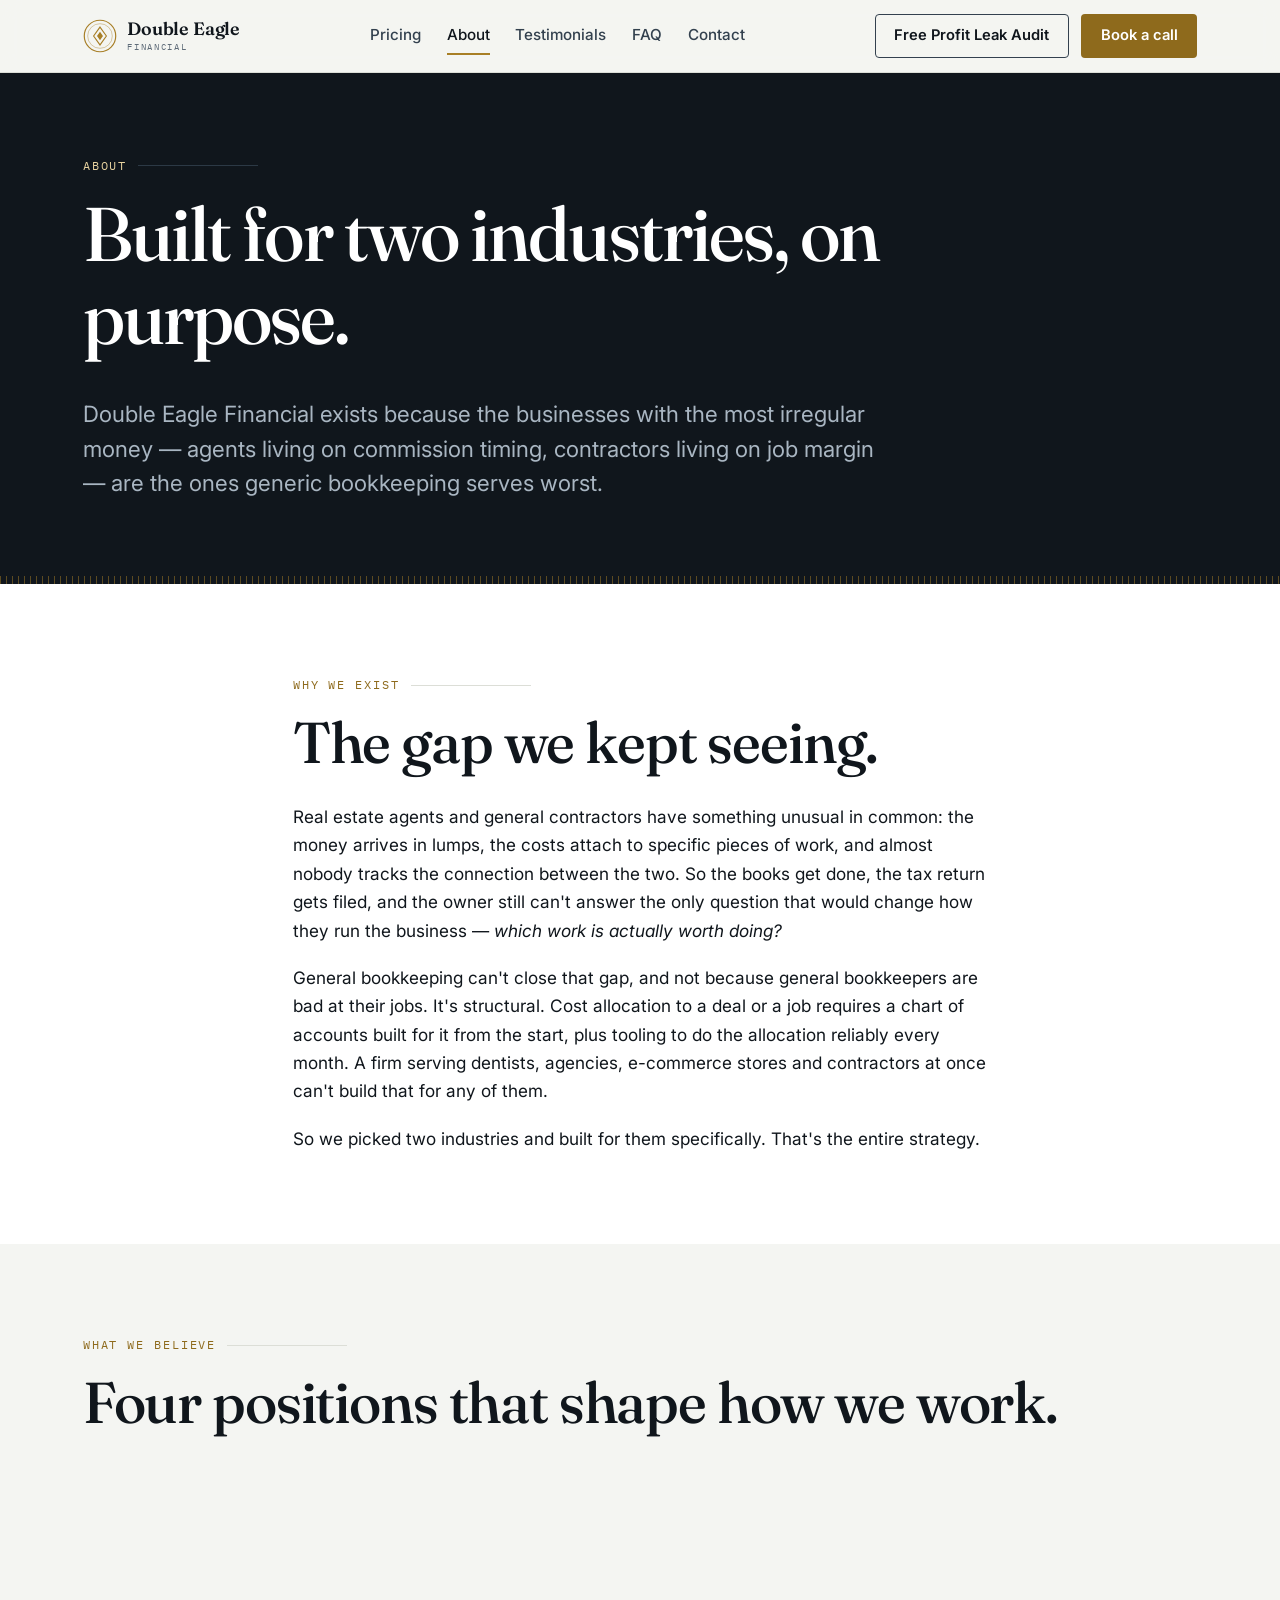
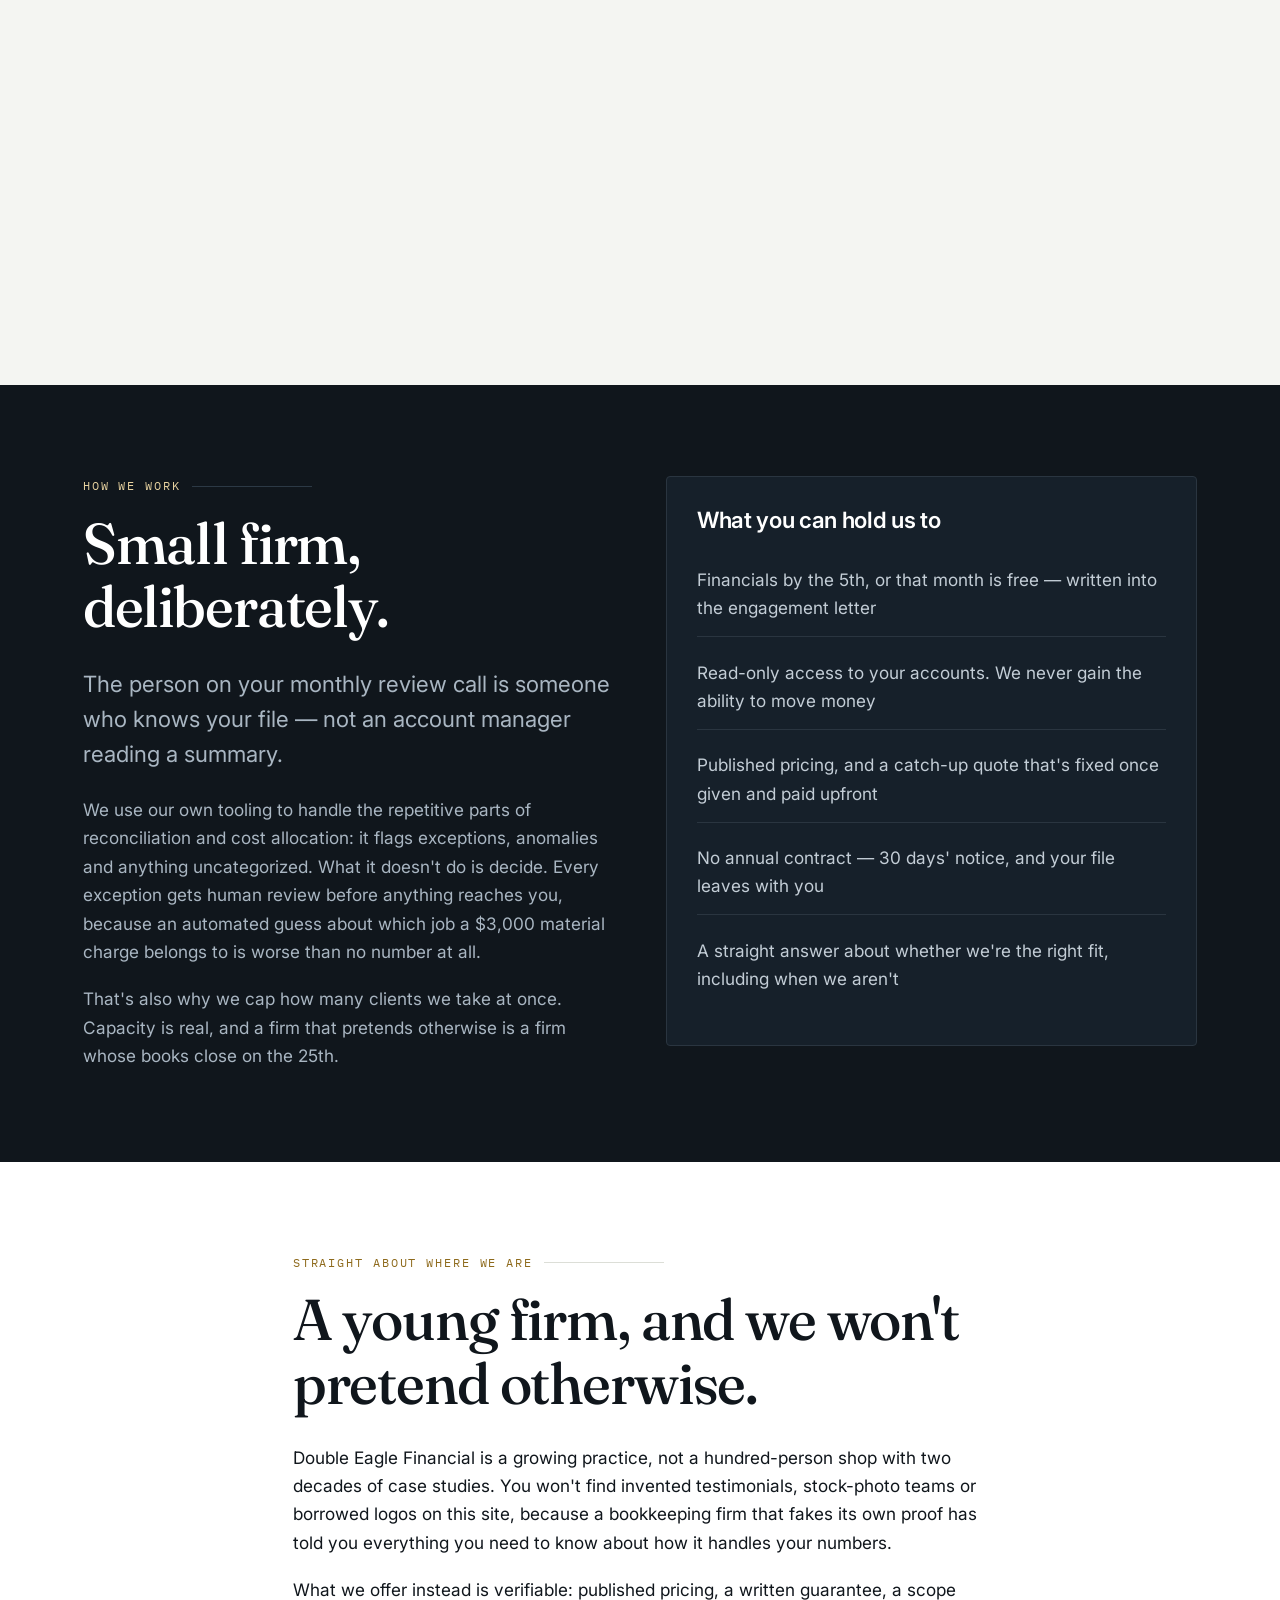
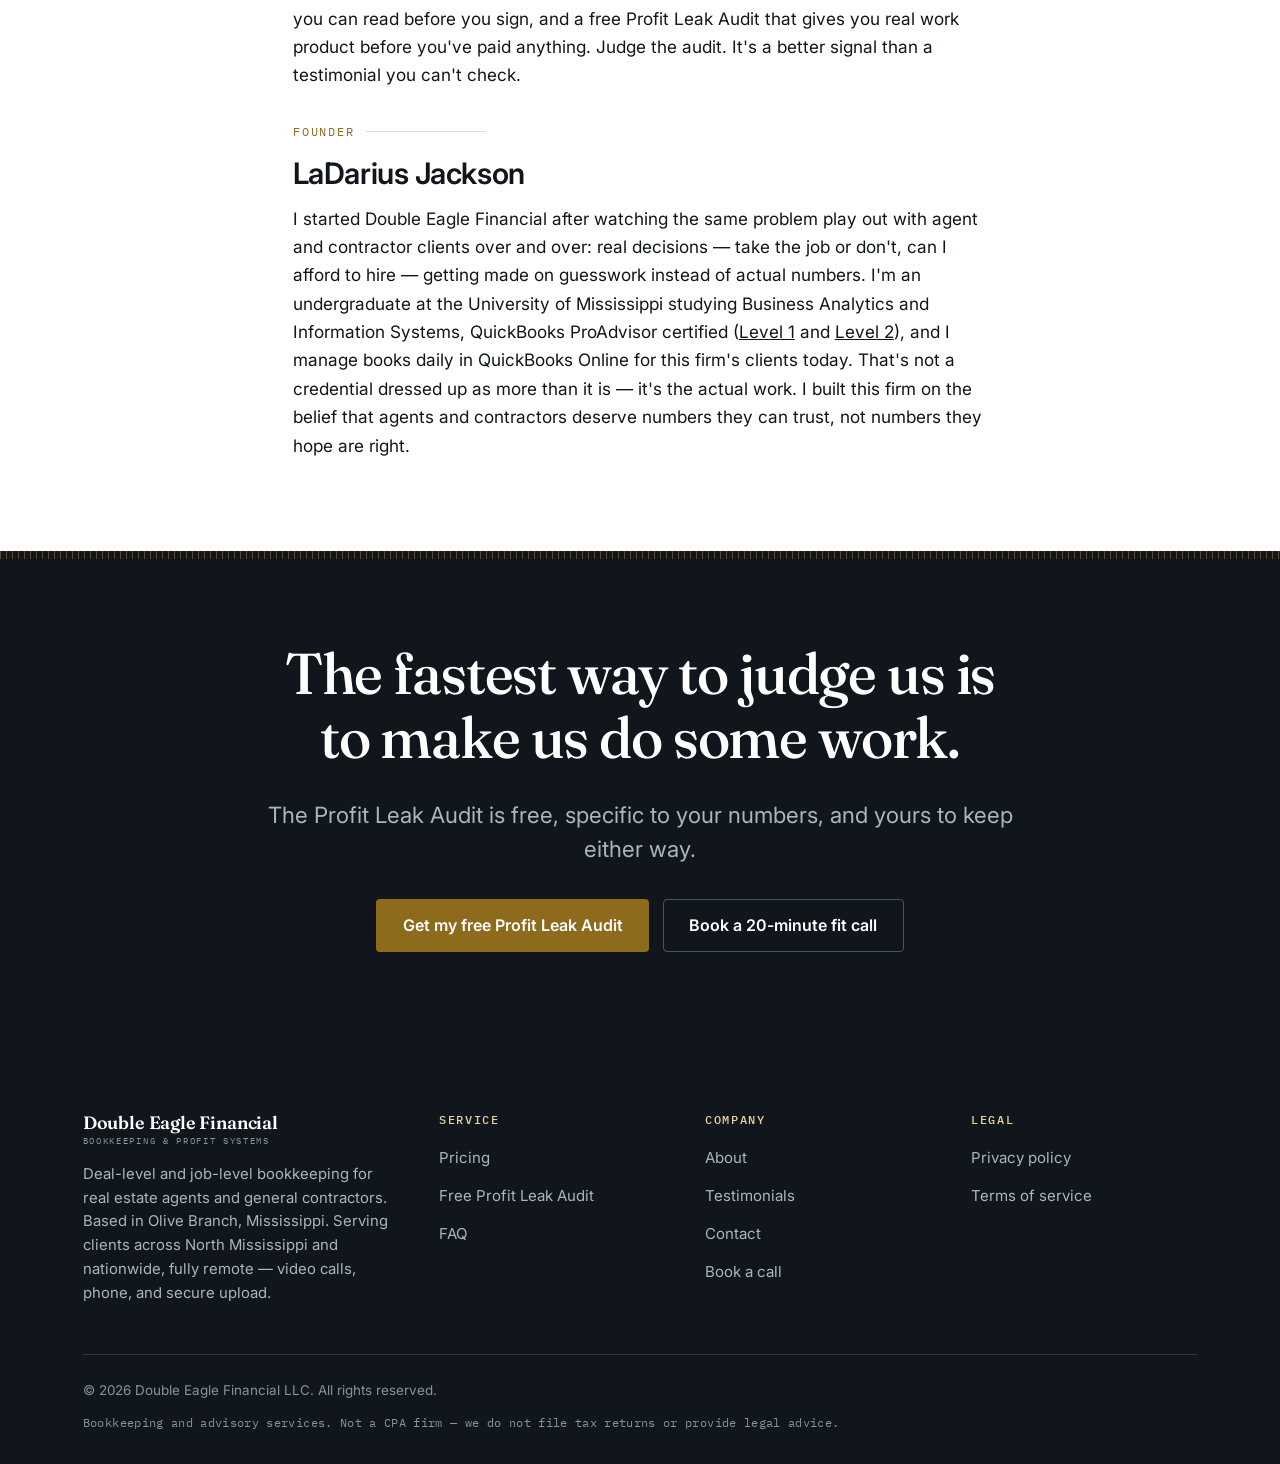
==== commit cbf96ab1: "Remove Core Four links" ====
--- a/about.html
+++ b/about.html
@@ -50,7 +50,6 @@
     </a>
 
     <nav class="nav" id="primary-nav" aria-label="Main">
-      <a href="/the-core-four.html">Monthly plans</a>
       <a href="/pricing.html">Pricing</a>
       <a href="/about.html" aria-current="page">About</a>
       <a href="/testimonials.html">Testimonials</a>
@@ -176,7 +175,6 @@
       <div>
         <h4>Service</h4>
         <ul>
-          <li><a href="/the-core-four.html">Monthly plans</a></li>
           <li><a href="/pricing.html">Pricing</a></li>
           <li><a href="/profit-leak-audit.html">Free Profit Leak Audit</a></li>
           <li><a href="/faq.html">FAQ</a></li>
--- a/assets/css/styles.css
+++ b/assets/css/styles.css
@@ -669,3 +669,19 @@
 .starter > div { flex: 1 1 380px; max-width: 62ch; }
 .starter h3 { margin-top: .5rem; }
 .starter p:last-child { margin-bottom: 0; color: var(--muted); }
+
+/* Testimonials */
+.t-grid { grid-template-columns: repeat(auto-fit, minmax(280px, 1fr)); margin-top: 1.75rem; margin-bottom: 0; }
+.t-card { display: flex; flex-direction: column; height: 100%; }
+.t-card h3 { font-size: var(--step-1); margin-bottom: .75rem; }
+.t-card blockquote { margin: 0; padding: 0; border: 0; flex: 1; }
+.t-card blockquote p { color: var(--ink); font-size: .97rem; line-height: 1.65; margin: 0; }
+.t-card .t-attr {
+  margin: 1rem 0 0;
+  padding-top: 1rem;
+  border-top: 1px solid var(--line);
+  color: var(--ink);
+  font-size: .92rem;
+  font-style: normal;
+  font-weight: 600;
+}
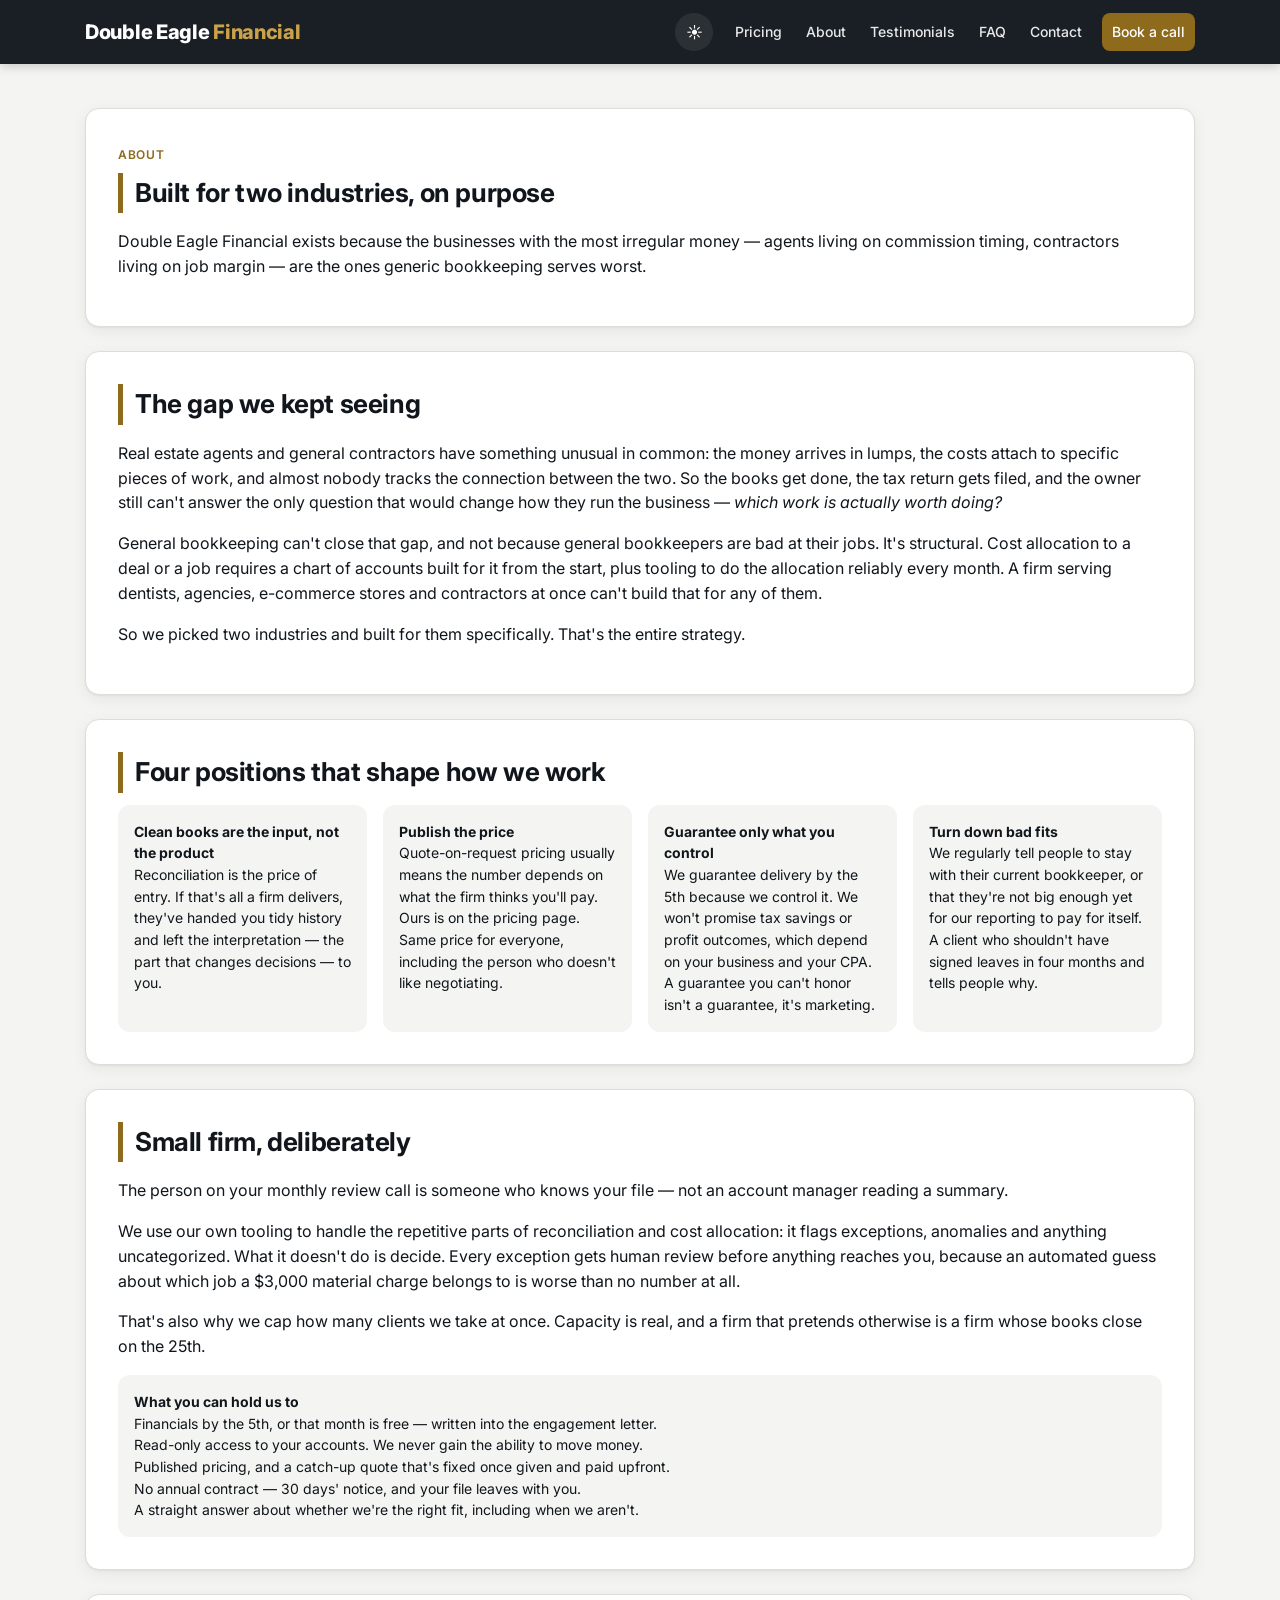
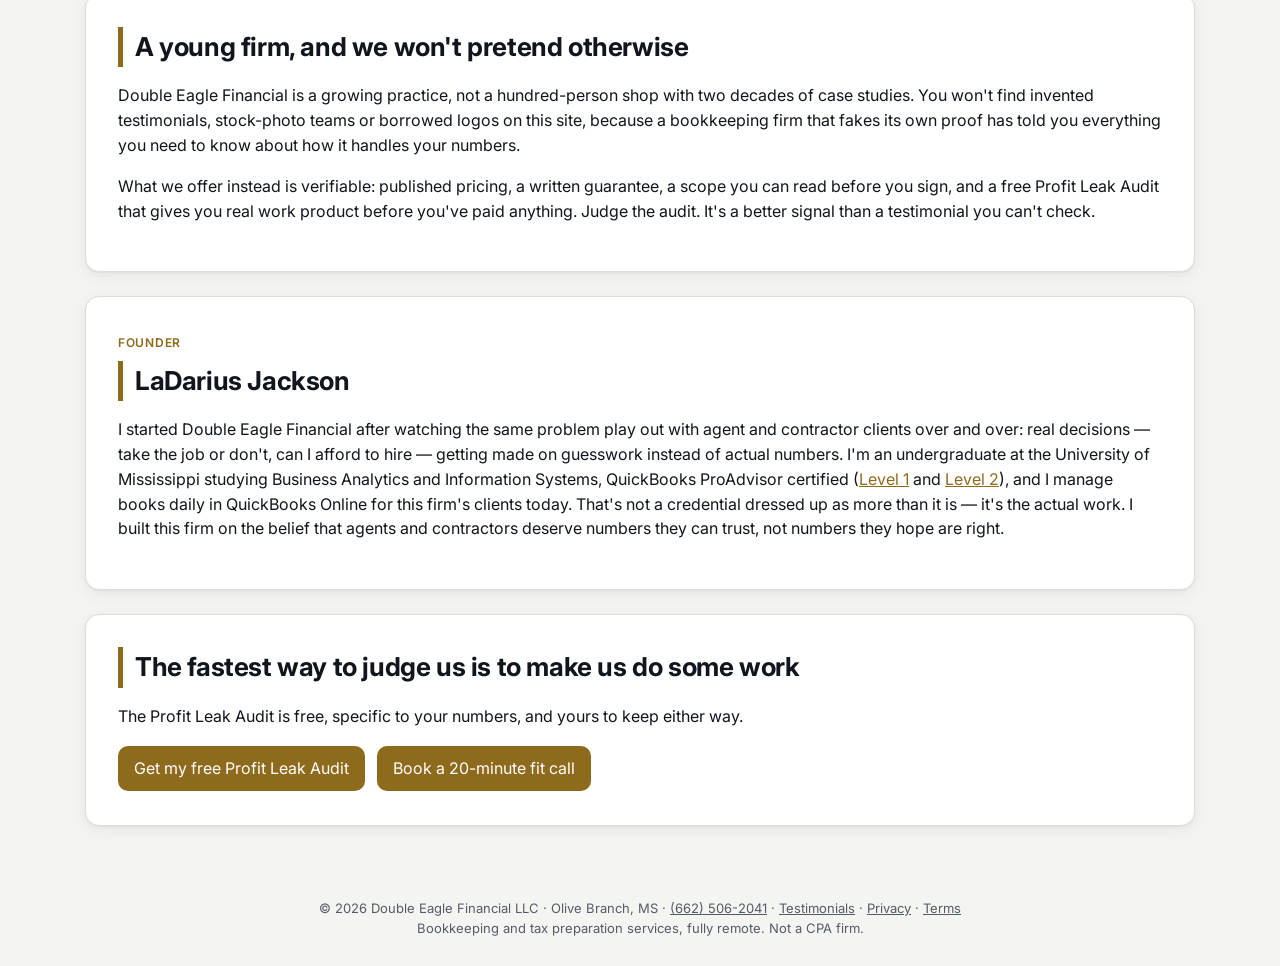
==== commit ac04ff39: "Restyle inner pages to match homepage" ====
--- a/about.html
+++ b/about.html
@@ -2,212 +2,103 @@
 <html lang="en">
 <head>
 <meta charset="utf-8">
-<meta name="viewport" content="width=device-width, initial-scale=1">
+<meta name="viewport" content="width=device-width,initial-scale=1">
 <title>About Double Eagle Financial | Bookkeeping Built for One Niche</title>
 <meta name="description" content="Why we only work with real estate agents and general contractors, how we work, and what you can hold us to.">
+<meta name="theme-color" content="#10161C">
 <link rel="canonical" href="https://www.doubleeaglefinancial.com/about.html">
 <meta name="robots" content="index, follow">
-
 <meta property="og:type" content="website">
-<meta property="og:site_name" content="Double Eagle Financial">
 <meta property="og:title" content="About Double Eagle Financial | Bookkeeping Built for One Niche">
 <meta property="og:description" content="Why we only work with real estate agents and general contractors, how we work, and what you can hold us to.">
+<meta property="og:site_name" content="Double Eagle Financial">
 <meta property="og:url" content="https://www.doubleeaglefinancial.com/about.html">
 <meta property="og:image" content="https://www.doubleeaglefinancial.com/assets/img/og-card.svg">
-<meta name="twitter:card" content="summary_large_image">
-
-<link rel="icon" href="/assets/img/favicon.svg" type="image/svg+xml">
+<meta name="twitter:card" content="summary">
+<link rel="icon" type="image/svg+xml" href="/assets/img/favicon.svg">
 <link rel="apple-touch-icon" href="/assets/img/favicon.svg">
-<meta name="theme-color" content="#10161C">
-
 <link rel="preconnect" href="https://fonts.googleapis.com">
 <link rel="preconnect" href="https://fonts.gstatic.com" crossorigin>
-<link rel="preload" as="style" href="https://fonts.googleapis.com/css2?family=Fraunces:ital,opsz,wght@0,9..144,400..600;1,9..144,400..500&family=Inter:wght@400..700&family=IBM+Plex+Mono:wght@400;500&display=swap">
-<link rel="stylesheet" href="https://fonts.googleapis.com/css2?family=Fraunces:ital,opsz,wght@0,9..144,400..600;1,9..144,400..500&family=Inter:wght@400..700&family=IBM+Plex+Mono:wght@400;500&display=swap" media="print" onload="this.media='all'">
-<noscript><link rel="stylesheet" href="https://fonts.googleapis.com/css2?family=Fraunces:ital,opsz,wght@0,9..144,400..600;1,9..144,400..500&family=Inter:wght@400..700&family=IBM+Plex+Mono:wght@400;500&display=swap"></noscript>
+<link href="https://fonts.googleapis.com/css2?family=Inter:wght@400;500;600;700;800&display=swap" rel="stylesheet">
+<link rel="stylesheet" href="/style.css">
 
-<script>document.documentElement.className+=" js";</script>
-<link rel="stylesheet" href="/assets/css/styles.css">
+<script>try{if(localStorage.getItem("def-theme")==="dark")document.documentElement.dataset.theme="dark"}catch(e){}</script>
 <script src="/assets/js/config.js"></script>
-
 </head>
-<body data-page="about">
-<a class="skip-link" href="#main">Skip to content</a>
-
-<header class="site-header">
-  <div class="wrap header-inner">
-    <a class="logo" href="/" aria-label="Double Eagle Financial — home">
-      <svg class="logo-mark" viewBox="0 0 40 40" fill="none" aria-hidden="true" focusable="false">
-        <circle cx="20" cy="20" r="18.5" stroke="#A87F26" stroke-width="1.4"/>
-        <circle cx="20" cy="20" r="14.5" stroke="#A87F26" stroke-width="0.8" opacity="0.6"/>
-        <path d="M20 9.5 L27.5 20 L20 30.5 L12.5 20 Z" stroke="#A87F26" stroke-width="1.3" fill="none"/>
-        <path d="M20 15 L23.5 20 L20 25 L16.5 20 Z" fill="#A87F26"/>
-      </svg>
-      <span class="logo-text">
-        <span class="logo-name">Double Eagle</span>
-        <span class="logo-sub">Financial</span>
-      </span>
-    </a>
-
-    <nav class="nav" id="primary-nav" aria-label="Main">
-      <a href="/pricing.html">Pricing</a>
-      <a href="/about.html" aria-current="page">About</a>
-      <a href="/testimonials.html">Testimonials</a>
-      <a href="/faq.html">FAQ</a>
-      <a href="/contact.html">Contact</a>
-    </nav>
-
-    <div class="header-cta">
-      <a class="btn btn--ghost" href="/profit-leak-audit.html" data-cta="lead-magnet" data-cta-location="header">Free Profit Leak Audit</a>
-      <a class="btn btn--primary" href="/book-a-call.html" data-cta="book-call" data-cta-location="header">Book a call</a>
-      <button class="nav-toggle" type="button" aria-expanded="false" aria-controls="primary-nav" aria-label="Open menu">
-        <span></span>
-      </button>
-    </div>
-  </div>
-</header>
+<body class="inner" data-page="about">
+<a class="skip" href="#main">Skip to content</a>
+<header class="site"><div class="wrap hbar"><a class="logo" href="/">Double Eagle <span>Financial</span></a>
+<button class="burger" id="navToggle" aria-label="Open menu" aria-expanded="false" aria-controls="siteNav"><span></span><span></span><span></span></button>
+<button class="theme-tg" id="themeToggle" aria-label="Toggle dark mode" title="Toggle dark mode"><span class="sun">☀</span><span class="moon">☾</span></button>
+<nav id="siteNav" aria-label="Main">
+<a href="/pricing.html">Pricing</a>
+<a href="/about.html" aria-current="page">About</a>
+<a href="/testimonials.html">Testimonials</a>
+<a href="/faq.html">FAQ</a>
+<a href="/contact.html">Contact</a>
+<a href="/book-a-call.html" class="nav-cta">Book a call</a>
+</nav></div></header>
 
 <main id="main">
-<section class="page-head">
-  <div class="wrap">
-    <p class="eyebrow">About</p>
-    <h1>Built for two industries, on purpose.</h1>
-    <p class="lede">Double Eagle Financial exists because the businesses with the most irregular money — agents living on commission timing, contractors living on job margin — are the ones generic bookkeeping serves worst.</p>
-  </div>
+
+<section>
+<p class="eyebrow-lite">About</p>
+<h2>Built for two industries, on purpose</h2>
+<p>Double Eagle Financial exists because the businesses with the most irregular money — agents living on commission timing, contractors living on job margin — are the ones generic bookkeeping serves worst.</p>
 </section>
 
-<section class="section section--white">
-  <div class="wrap wrap--narrow">
-    <p class="eyebrow">Why we exist</p>
-    <h2>The gap we kept seeing.</h2>
-    <p>Real estate agents and general contractors have something unusual in common: the money arrives in lumps, the costs attach to specific pieces of work, and almost nobody tracks the connection between the two. So the books get done, the tax return gets filed, and the owner still can't answer the only question that would change how they run the business — <em>which work is actually worth doing?</em></p>
-    <p>General bookkeeping can't close that gap, and not because general bookkeepers are bad at their jobs. It's structural. Cost allocation to a deal or a job requires a chart of accounts built for it from the start, plus tooling to do the allocation reliably every month. A firm serving dentists, agencies, e-commerce stores and contractors at once can't build that for any of them.</p>
-    <p>So we picked two industries and built for them specifically. That's the entire strategy.</p>
-  </div>
+<section>
+<h2>The gap we kept seeing</h2>
+<p>Real estate agents and general contractors have something unusual in common: the money arrives in lumps, the costs attach to specific pieces of work, and almost nobody tracks the connection between the two. So the books get done, the tax return gets filed, and the owner still can't answer the only question that would change how they run the business — <em>which work is actually worth doing?</em></p>
+<p>General bookkeeping can't close that gap, and not because general bookkeepers are bad at their jobs. It's structural. Cost allocation to a deal or a job requires a chart of accounts built for it from the start, plus tooling to do the allocation reliably every month. A firm serving dentists, agencies, e-commerce stores and contractors at once can't build that for any of them.</p>
+<p>So we picked two industries and built for them specifically. That's the entire strategy.</p>
 </section>
 
-<section class="section">
-  <div class="wrap">
-    <p class="eyebrow">What we believe</p>
-    <h2>Four positions that shape how we work.</h2>
-    <div class="grid grid--2 reveal" style="margin-top:2.5rem">
-      <div class="card">
-        <h3>Clean books are the input, not the product</h3>
-        <p>Reconciliation is the price of entry. If that's all a firm delivers, they've handed you tidy history and left the interpretation — the part that changes decisions — to you.</p>
-      </div>
-      <div class="card">
-        <h3>Publish the price</h3>
-        <p>Quote-on-request pricing usually means the number depends on what the firm thinks you'll pay. Ours is on the pricing page. Same price for everyone, including the person who doesn't like negotiating.</p>
-      </div>
-      <div class="card">
-        <h3>Guarantee only what you control</h3>
-        <p>We guarantee delivery by the 5th because we control it. We won't promise tax savings or profit outcomes, which depend on your business and your CPA. A guarantee you can't honor isn't a guarantee, it's marketing.</p>
-      </div>
-      <div class="card">
-        <h3>Turn down bad fits</h3>
-        <p>We regularly tell people to stay with their current bookkeeper, or that they're not big enough yet for our reporting to pay for itself. A client who shouldn't have signed leaves in four months and tells people why.</p>
-      </div>
-    </div>
-  </div>
+<section>
+<h2>Four positions that shape how we work</h2>
+<div class="grid">
+<div class="info"><b>Clean books are the input, not the product</b><br>Reconciliation is the price of entry. If that's all a firm delivers, they've handed you tidy history and left the interpretation — the part that changes decisions — to you.</div>
+<div class="info"><b>Publish the price</b><br>Quote-on-request pricing usually means the number depends on what the firm thinks you'll pay. Ours is on the pricing page. Same price for everyone, including the person who doesn't like negotiating.</div>
+<div class="info"><b>Guarantee only what you control</b><br>We guarantee delivery by the 5th because we control it. We won't promise tax savings or profit outcomes, which depend on your business and your CPA. A guarantee you can't honor isn't a guarantee, it's marketing.</div>
+<div class="info"><b>Turn down bad fits</b><br>We regularly tell people to stay with their current bookkeeper, or that they're not big enough yet for our reporting to pay for itself. A client who shouldn't have signed leaves in four months and tells people why.</div>
+</div>
 </section>
 
-<section class="section section--ink">
-  <div class="wrap">
-    <div class="split">
-      <div>
-        <p class="eyebrow">How we work</p>
-        <h2>Small firm, deliberately.</h2>
-        <p class="lede">The person on your monthly review call is someone who knows your file — not an account manager reading a summary.</p>
-        <p style="margin-top:1.5rem;color:#A9B6C2">We use our own tooling to handle the repetitive parts of reconciliation and cost allocation: it flags exceptions, anomalies and anything uncategorized. What it doesn't do is decide. Every exception gets human review before anything reaches you, because an automated guess about which job a $3,000 material charge belongs to is worse than no number at all.</p>
-        <p style="color:#A9B6C2">That's also why we cap how many clients we take at once. Capacity is real, and a firm that pretends otherwise is a firm whose books close on the 25th.</p>
-      </div>
-      <div class="card card--ink">
-        <h3>What you can hold us to</h3>
-        <ul style="list-style:none;padding:0;margin:1.25rem 0 0">
-          <li style="padding:.85rem 0;border-bottom:1px solid #2A3540;color:#C3CDD6">Financials by the 5th, or that month is free — written into the engagement letter</li>
-          <li style="padding:.85rem 0;border-bottom:1px solid #2A3540;color:#C3CDD6">Read-only access to your accounts. We never gain the ability to move money</li>
-          <li style="padding:.85rem 0;border-bottom:1px solid #2A3540;color:#C3CDD6">Published pricing, and a catch-up quote that's fixed once given and paid upfront</li>
-          <li style="padding:.85rem 0;border-bottom:1px solid #2A3540;color:#C3CDD6">No annual contract — 30 days' notice, and your file leaves with you</li>
-          <li style="padding:.85rem 0;color:#C3CDD6">A straight answer about whether we're the right fit, including when we aren't</li>
-        </ul>
-      </div>
-    </div>
-  </div>
+<section>
+<h2>Small firm, deliberately</h2>
+<p>The person on your monthly review call is someone who knows your file — not an account manager reading a summary.</p>
+<p>We use our own tooling to handle the repetitive parts of reconciliation and cost allocation: it flags exceptions, anomalies and anything uncategorized. What it doesn't do is decide. Every exception gets human review before anything reaches you, because an automated guess about which job a $3,000 material charge belongs to is worse than no number at all.</p>
+<p>That's also why we cap how many clients we take at once. Capacity is real, and a firm that pretends otherwise is a firm whose books close on the 25th.</p>
+<div class="info" style="margin-top:16px"><b>What you can hold us to</b><br>Financials by the 5th, or that month is free — written into the engagement letter.<br>Read-only access to your accounts. We never gain the ability to move money.<br>Published pricing, and a catch-up quote that's fixed once given and paid upfront.<br>No annual contract — 30 days' notice, and your file leaves with you.<br>A straight answer about whether we're the right fit, including when we aren't.</div>
 </section>
 
-<section class="section section--white">
-  <div class="wrap wrap--narrow">
-    <p class="eyebrow">Straight about where we are</p>
-    <h2>A young firm, and we won't pretend otherwise.</h2>
-    <p>Double Eagle Financial is a growing practice, not a hundred-person shop with two decades of case studies. You won't find invented testimonials, stock-photo teams or borrowed logos on this site, because a bookkeeping firm that fakes its own proof has told you everything you need to know about how it handles your numbers.</p>
-    <p>What we offer instead is verifiable: published pricing, a written guarantee, a scope you can read before you sign, and a free Profit Leak Audit that gives you real work product before you've paid anything. Judge the audit. It's a better signal than a testimonial you can't check.</p>
-    <div style="margin-top:2rem">
-      <p class="eyebrow">Founder</p>
-      <h3>LaDarius Jackson</h3>
-      <p>I started Double Eagle Financial after watching the same problem play out with agent and contractor clients over and over: real decisions — take the job or don't, can I afford to hire — getting made on guesswork instead of actual numbers. I'm an undergraduate at the University of Mississippi studying Business Analytics and Information Systems, QuickBooks ProAdvisor certified (<a href="https://www.credly.com/badges/bd55e51e-e5aa-4784-be9d-c4221d4fdba4" target="_blank" rel="noopener">Level 1</a> and <a href="https://www.credly.com/badges/90dfc20a-5f70-475e-a9a4-ffd9fdf0d732" target="_blank" rel="noopener">Level 2</a>), and I manage books daily in QuickBooks Online for this firm's clients today. That's not a credential dressed up as more than it is — it's the actual work. I built this firm on the belief that agents and contractors deserve numbers they can trust, not numbers they hope are right.</p>
-    </div>
-  </div>
+<section>
+<h2>A young firm, and we won't pretend otherwise</h2>
+<p>Double Eagle Financial is a growing practice, not a hundred-person shop with two decades of case studies. You won't find invented testimonials, stock-photo teams or borrowed logos on this site, because a bookkeeping firm that fakes its own proof has told you everything you need to know about how it handles your numbers.</p>
+<p>What we offer instead is verifiable: published pricing, a written guarantee, a scope you can read before you sign, and a free Profit Leak Audit that gives you real work product before you've paid anything. Judge the audit. It's a better signal than a testimonial you can't check.</p>
 </section>
 
-<section class="section cta-band">
-  <div class="wrap">
-    <h2>The fastest way to judge us is to make us do some work.</h2>
-    <p class="lede">The Profit Leak Audit is free, specific to your numbers, and yours to keep either way.</p>
-    <div class="btn-row btn-row--center" style="margin-top:2rem">
-      <a class="btn btn--primary" href="/profit-leak-audit.html" data-cta="lead-magnet" data-cta-location="about-footer">Get my free Profit Leak Audit</a>
-      <a class="btn btn--ghost" href="/book-a-call.html" data-cta="book-call" data-cta-location="about-footer">Book a 20-minute fit call</a>
-    </div>
-  </div>
+<section>
+<p class="eyebrow-lite">Founder</p>
+<h2>LaDarius Jackson</h2>
+<p>I started Double Eagle Financial after watching the same problem play out with agent and contractor clients over and over: real decisions — take the job or don't, can I afford to hire — getting made on guesswork instead of actual numbers. I'm an undergraduate at the University of Mississippi studying Business Analytics and Information Systems, QuickBooks ProAdvisor certified (<a href="https://www.credly.com/badges/bd55e51e-e5aa-4784-be9d-c4221d4fdba4" target="_blank" rel="noopener">Level 1</a> and <a href="https://www.credly.com/badges/90dfc20a-5f70-475e-a9a4-ffd9fdf0d732" target="_blank" rel="noopener">Level 2</a>), and I manage books daily in QuickBooks Online for this firm's clients today. That's not a credential dressed up as more than it is — it's the actual work. I built this firm on the belief that agents and contractors deserve numbers they can trust, not numbers they hope are right.</p>
+</section>
+
+<section>
+<h2>The fastest way to judge us is to make us do some work</h2>
+<p>The Profit Leak Audit is free, specific to your numbers, and yours to keep either way.</p>
+<div class="cta-row">
+<a class="btn" href="/profit-leak-audit.html" data-cta="lead-magnet" data-cta-location="about-footer">Get my free Profit Leak Audit</a>
+<a class="btn" href="/book-a-call.html" data-cta="book-call" data-cta-location="about-footer">Book a 20-minute fit call</a>
+</div>
 </section>
 
 </main>
 
-<footer class="site-footer">
-  <div class="wrap">
-    <div class="footer-grid">
-      <div class="footer-brand">
-        <span class="logo-text">
-          <span class="logo-name">Double Eagle Financial</span>
-          <span class="logo-sub">Bookkeeping &amp; profit systems</span>
-        </span>
-        <p class="footer-blurb">Deal-level and job-level bookkeeping for real estate agents and general contractors. Based in Olive Branch, Mississippi. Serving clients across North Mississippi and nationwide, fully remote — video calls, phone, and secure upload.</p>
-      </div>
-      <div>
-        <h4>Service</h4>
-        <ul>
-          <li><a href="/pricing.html">Pricing</a></li>
-          <li><a href="/profit-leak-audit.html">Free Profit Leak Audit</a></li>
-          <li><a href="/faq.html">FAQ</a></li>
-        </ul>
-      </div>
-      <div>
-        <h4>Company</h4>
-        <ul>
-          <li><a href="/about.html">About</a></li>
-          <li><a href="/testimonials.html">Testimonials</a></li>
-          <li><a href="/contact.html">Contact</a></li>
-          <li><a href="/book-a-call.html">Book a call</a></li>
-        </ul>
-      </div>
-      <div>
-        <h4>Legal</h4>
-        <ul>
-          <li><a href="/privacy.html">Privacy policy</a></li>
-          <li><a href="/terms.html">Terms of service</a></li>
-        </ul>
-      </div>
-    </div>
-    <div class="footer-bottom">
-      <span>© 2026 Double Eagle Financial LLC. All rights reserved.</span>
-      <span class="footer-legal">Bookkeeping and advisory services. Not a CPA firm — we do not file tax returns or provide legal advice.</span>
-    </div>
-  </div>
-</footer>
+<footer>© 2026 Double Eagle Financial LLC · Olive Branch, MS · <a href="tel:+16625062041">(662) 506-2041</a> · <a href="/testimonials.html">Testimonials</a> · <a href="/privacy.html">Privacy</a> · <a href="/terms.html">Terms</a><br>Bookkeeping and tax preparation services, fully remote. Not a CPA firm.</footer>
+<script src="/ui.js"></script>
+<script src="/v3.js"></script>
+<script src="/assets/js/main.js" defer></script>
 
-<div class="sticky-cta" aria-hidden="false">
-  <a class="btn btn--primary" href="/profit-leak-audit.html" data-cta="lead-magnet" data-cta-location="sticky">Get my free Profit Leak Audit</a>
-</div>
-
-<script src="/assets/js/main.js" defer></script>
 </body>
 </html>
--- a/style.css
+++ b/style.css
@@ -0,0 +1,243 @@
+:root{--red:#8E6A1C;--red-d:#765616;--ink:#10161C;--mut:#555b66;--bg:#F4F5F2;--line:#DCDED7;--r:14px;--sh:0 1px 2px #0000000d,0 4px 16px #00000010}
+*{box-sizing:border-box}html{scroll-behavior:smooth;scroll-padding-top:80px}
+body{margin:0;font-family:Inter,"Segoe UI",Arial,sans-serif;color:var(--ink);background:var(--bg);line-height:1.55;-webkit-font-smoothing:antialiased}
+img{max-width:100%}a{color:var(--red)}
+.wrap{max-width:1150px;margin:auto;padding:0 20px}
+.skip{position:absolute;left:-999px;top:0;background:#fff;color:var(--ink);padding:8px 12px;z-index:100}.skip:focus{left:8px}
+:focus-visible{outline:3px solid #ffb703;outline-offset:2px}
+.banner{background:#fff3cd;border-bottom:1px solid #e0c96a;padding:7px 20px;font-size:13px;text-align:center;color:#4a3b00}
+header.site{position:sticky;top:0;z-index:50;background:rgba(16,22,28,.96);backdrop-filter:blur(8px);color:#fff;box-shadow:0 2px 10px #0003}
+.hbar{display:flex;align-items:center;justify-content:space-between;height:64px;gap:12px}
+.logo{font-weight:800;font-size:20px;color:#fff;text-decoration:none;letter-spacing:-.3px}.logo span{color:#C9A24A}.logo small{font-weight:500;font-size:13px;color:#bbb;margin-left:6px}
+nav{display:flex;align-items:center;gap:4px}nav a{color:#e9e9ea;text-decoration:none;font-size:14px;font-weight:500;padding:8px 10px;border-radius:8px}nav a:hover{background:#ffffff14;color:#fff}
+nav a.nav-cta{background:var(--red);color:#fff;margin-left:6px}nav a.nav-cta:hover{background:var(--red-d)}
+.burger{display:none;background:none;border:0;padding:10px;cursor:pointer}.burger span{display:block;width:22px;height:2px;background:#fff;margin:5px 0;border-radius:2px}
+.hero{background:radial-gradient(circle at 85% 20%,#8E6A1C55,transparent 45%),linear-gradient(120deg,#111317 50%,#4A3A12);color:#fff;padding:72px 0 64px}
+.hero-in{display:grid;grid-template-columns:1.4fr 1fr;gap:40px;align-items:center}
+.eyebrow{display:inline-block;font-size:12px;font-weight:600;letter-spacing:.06em;text-transform:uppercase;background:#ffffff1a;padding:5px 10px;border-radius:999px;margin-bottom:16px}
+.hero h1{margin:0 0 14px;font-size:clamp(32px,5vw,52px);line-height:1.08;letter-spacing:-1px;font-weight:800}.hero h1 em{font-style:normal;color:#C9A24A}
+.hero p{font-size:18px;color:#d6d8dc;max-width:600px;margin:0 0 24px}
+.cta-row{display:flex;gap:12px;flex-wrap:wrap}
+.hero-points{list-style:none;padding:0;margin:24px 0 0;display:flex;flex-wrap:wrap;gap:8px 20px;font-size:14px;color:#e5e6e8}.hero-points li{display:flex;align-items:center;gap:6px}.hero-points .ic{color:#4ade80;width:18px;height:18px}
+.hero-card{background:#ffffff10;border:1px solid #ffffff22;border-radius:18px;padding:22px;backdrop-filter:blur(6px)}
+.hc-row{display:flex;justify-content:space-between;padding:10px 0;border-bottom:1px solid #ffffff1a;font-size:14px}.okc{color:#4ade80}
+.hc-bar{height:8px;background:#ffffff22;border-radius:9px;margin:16px 0 8px;overflow:hidden}.hc-bar i{display:block;height:100%;width:92%;background:linear-gradient(90deg,var(--red),#D9B45A)}.hero-card small{color:#aaa}
+.trust{background:#fff;border-bottom:1px solid var(--line)}
+.trust-in{display:flex;justify-content:center;flex-wrap:wrap;gap:12px 36px;padding:16px 20px;font-size:14px;font-weight:600;color:#333}.trust-in span{display:flex;align-items:center;gap:8px}.trust-in .ic{color:var(--red)}
+.ic{width:22px;height:22px;flex:none;vertical-align:middle}
+main{max-width:1150px;margin:auto;padding:20px}
+section{background:#fff;border-radius:var(--r);padding:32px;margin:24px 0;box-shadow:var(--sh);border:1px solid var(--line)}
+h2{margin:0 0 12px;font-size:26px;letter-spacing:-.4px;border-left:5px solid var(--red);padding-left:12px}
+h3{margin:8px 0 6px;font-size:17px}
+.grid{display:grid;grid-template-columns:repeat(auto-fit,minmax(240px,1fr));gap:16px}
+.info{background:var(--bg);border-radius:12px;padding:16px;font-size:14px}.info .ic{color:var(--red);display:block;margin-bottom:6px}
+.steps{display:grid;grid-template-columns:repeat(auto-fit,minmax(220px,1fr));gap:16px;margin-top:12px}
+.step{position:relative;border:1px solid var(--line);border-radius:12px;padding:22px}.step .ic{color:var(--red);width:28px;height:28px}.step p{margin:0;color:var(--mut);font-size:14px}
+.step .num{position:absolute;top:14px;right:16px;font-size:34px;font-weight:800;color:#E6D7AE}
+.card{border:1px solid var(--line);border-radius:12px;padding:18px;display:flex;flex-direction:column;gap:4px;transition:transform .15s,box-shadow .15s;background:#fff}
+.card:hover{transform:translateY(-3px);box-shadow:0 10px 24px #0000001a;border-color:#DCC58A}
+.card b{font-size:16px}.card .price{font-size:24px;font-weight:800;color:var(--red);letter-spacing:-.5px}.card .price small{font-size:13px;color:var(--mut);font-weight:500}
+.card .cat{font-size:11px;font-weight:700;letter-spacing:.06em;text-transform:uppercase;color:var(--red);background:#F5ECD4;align-self:flex-start;padding:3px 8px;border-radius:999px}
+.card p{flex:1;font-size:14px;color:var(--mut);margin:6px 0 12px}.card div{display:flex;gap:8px}.card div button{flex:1}
+button,.btn{background:var(--red);color:#fff;border:0;border-radius:10px;padding:10px 16px;cursor:pointer;font:600 14px/1.2 inherit;font-family:inherit;text-decoration:none;display:inline-block;transition:background .15s,transform .1s;margin:2px 0}
+button:hover,.btn:hover{background:var(--red-d)}button:active{transform:translateY(1px)}
+.btn-lg{padding:14px 22px;font-size:16px}.btn-ghost{background:transparent;border:1.5px solid #ffffff66}.btn-ghost:hover{background:#ffffff14}
+.btn-light{background:#fff;color:var(--red)}.btn-light:hover{background:#F7EFD9}
+button.sec{background:#2b2f36}button.sec:hover{background:#000}button:disabled{opacity:.45;cursor:not-allowed}
+table{width:100%;border-collapse:collapse;font-size:14px}th,td{padding:10px;border-bottom:1px solid var(--line);text-align:left}
+th{background:#10161C;color:#fff;font-weight:600;font-size:13px}th:first-child{border-top-left-radius:8px}th:last-child{border-top-right-radius:8px}
+tbody tr:hover{background:#fafbfc}td.n,th.n{text-align:right;font-variant-numeric:tabular-nums}
+#cart,#bill{overflow-x:auto}
+input,select{padding:10px;border:1px solid #c4c9d0;border-radius:8px;font:14px inherit;font-family:inherit;background:#fff}input:focus,select:focus{border-color:var(--red);outline:2px solid #8E6A1C33}
+input[type=number]{width:74px}
+.form{display:grid;grid-template-columns:repeat(auto-fit,minmax(200px,1fr));gap:14px;margin:18px 0}.form label{font-size:13px;font-weight:600;display:flex;flex-direction:column;gap:5px}
+.tot td{font-weight:800;background:#FBF6E9}.note{font-size:13px;color:var(--mut)}.ok{color:#0a7a2a;font-weight:600}
+.staff{display:grid;grid-template-columns:repeat(auto-fit,minmax(240px,1fr));gap:16px}.staff>div{border-top:4px solid var(--red);padding:18px;background:var(--bg);border-radius:12px}
+.staff .founder{background:linear-gradient(180deg,#FBF7EC,#fff)}
+.headshot{width:120px;height:120px;border-radius:50%;object-fit:cover;border:3px solid var(--red);margin-bottom:8px;box-shadow:0 4px 14px #8E6A1C33}
+.tag{display:inline-block;font-size:11px;font-weight:600;background:#eceef1;color:#444;padding:2px 7px;border-radius:999px;vertical-align:middle}
+.quotes{display:grid;grid-template-columns:repeat(auto-fit,minmax(240px,1fr));gap:16px}
+.quote{margin:0;border:1px solid var(--line);border-radius:12px;padding:20px;position:relative}.quote blockquote{margin:0 0 12px;font-size:15px}.quote:before{content:"“";position:absolute;top:-6px;right:14px;font-size:64px;color:#E6D7AE;font-family:Georgia,serif}
+.quote figcaption{font-size:13px;color:var(--mut)}
+.faq-item{border-bottom:1px solid var(--line)}.faq-item h3{margin:0}
+.faq-q{width:100%;background:none;color:var(--ink);text-align:left;padding:16px 4px;font-size:16px;display:flex;justify-content:space-between;align-items:center;border-radius:0}.faq-q:hover{background:none;color:var(--red)}
+.chev{width:10px;height:10px;border-right:2px solid currentColor;border-bottom:2px solid currentColor;transform:rotate(45deg);transition:transform .2s;margin-left:12px}.faq-q[aria-expanded=true] .chev{transform:rotate(-135deg)}
+.faq-a p{margin:0 4px 16px;color:var(--mut)}
+.contact-grid{margin-bottom:18px}
+.cta-band{display:flex;justify-content:space-between;align-items:center;gap:16px;flex-wrap:wrap;background:linear-gradient(120deg,var(--red),#6B4F12);color:#fff;border-radius:12px;padding:22px}.cta-band span{color:#F0E3BE;font-size:14px}
+.kpis{display:grid;grid-template-columns:repeat(auto-fit,minmax(180px,1fr));gap:14px}.kpis div{background:linear-gradient(140deg,#10161C,#241D0E);color:#d6d8dc;padding:18px;border-radius:12px;font-size:13px}.kpis b{display:block;font-size:26px;color:#D9B45A;margin-top:6px;letter-spacing:-.5px}
+.records section>div[style]{margin-top:12px}
+.to-top{position:fixed;right:18px;bottom:18px;width:46px;height:46px;border-radius:50%;font-size:20px;padding:0;opacity:0;pointer-events:none;transition:opacity .2s;box-shadow:0 6px 18px #0004;z-index:40}.to-top.show{opacity:1;pointer-events:auto}
+footer{text-align:center;font-size:13px;color:var(--mut);padding:28px 20px}
+#bill{display:none;border:2px solid var(--red)}
+@media (max-width:900px){
+ .burger{display:block}
+ nav:not(.always){display:none;position:absolute;top:64px;left:0;right:0;background:#10161C;flex-direction:column;align-items:stretch;padding:8px 16px 16px;box-shadow:0 8px 20px #0005}
+ nav.open{display:flex}nav:not(.always) a{padding:12px;border-bottom:1px solid #ffffff10}nav a.nav-cta{margin:8px 0 0;text-align:center}
+ .hero-in{grid-template-columns:1fr}.hero-card{display:none}.hero{padding:48px 0}
+}
+@media (max-width:600px){
+ section{padding:20px;margin:16px 0}main{padding:12px}h2{font-size:22px}
+ .hero p{font-size:16px}.logo small{display:none}
+ #cartTable thead{display:none}#cartTable tr{display:grid;grid-template-columns:1fr auto;gap:2px 10px;padding:10px 0;border-bottom:1px solid var(--line)}#cartTable td{border:0;padding:3px 0}
+ #cartTable tr.tot{grid-template-columns:1fr auto}
+}
+@media (prefers-reduced-motion:reduce){html{scroll-behavior:auto}*{transition:none!important}}
+@media print{
+ @page{margin:14mm}
+ body{background:#fff}body *{visibility:hidden}
+ header.site,.to-top,.hero,.trust,.banner{display:none!important}
+ #bill,#bill *{visibility:visible}
+ #bill{display:block!important;position:absolute;left:0;top:0;width:100%;padding:0;box-shadow:none;border:0;font-size:12px}
+ #bill button{display:none}#bill th{background:#eee!important;color:#000!important;-webkit-print-color-adjust:exact;print-color-adjust:exact}
+ #bill tr{page-break-inside:avoid}#bill h2{border-left:4px solid #8E6A1C}
+}
+
+/* ===== Cinematic FX (active only when fx.js adds html.fx) ===== */
+.hero{position:relative;overflow:hidden;isolation:isolate}
+.fx .hero{background-size:200% 200%;animation:heroPan 18s ease-in-out infinite alternate}
+@keyframes heroPan{0%{background-position:0% 50%}100%{background-position:100% 50%}}
+.fx .hero:before{content:"";position:absolute;inset:-50%;z-index:-1;background:linear-gradient(105deg,transparent 40%,#ffffff14 50%,transparent 60%);animation:sweep 9s ease-in-out infinite;pointer-events:none}
+@keyframes sweep{0%{transform:translateX(-60%)}60%,100%{transform:translateX(60%)}}
+.fx .hero:after{content:"";position:absolute;inset:0;z-index:-1;pointer-events:none;background:radial-gradient(ellipse at center,transparent 55%,#000a 100%),url("data:image/svg+xml,%3Csvg xmlns='http://www.w3.org/2000/svg' width='160' height='160'%3E%3Cfilter id='n'%3E%3CfeTurbulence type='fractalNoise' baseFrequency='.9' numOctaves='2' stitchTiles='stitch'/%3E%3C/filter%3E%3Crect width='100%25' height='100%25' filter='url(%23n)' opacity='.09'/%3E%3C/svg%3E");animation:grain 1s steps(4) infinite}
+@keyframes grain{0%{background-position:0 0,0 0}25%{background-position:0 0,-40px 20px}50%{background-position:0 0,30px -30px}75%{background-position:0 0,-20px -40px}}
+.fx .hero-in>div:first-child>*{animation:fadeUp .8s cubic-bezier(.2,.7,.2,1) both}
+.fx .hero-in>div:first-child>*:nth-child(2){animation-delay:.12s}.fx .hero-in>div:first-child>*:nth-child(3){animation-delay:.24s}.fx .hero-in>div:first-child>*:nth-child(4){animation-delay:.36s}.fx .hero-in>div:first-child>*:nth-child(5){animation-delay:.48s}
+.fx .hero-card{animation:fadeUp 1s .4s cubic-bezier(.2,.7,.2,1) both;transition:transform .2s ease-out}
+.fx .hc-bar i{animation:barGrow 1.6s .6s cubic-bezier(.2,.7,.2,1) both}@keyframes barGrow{from{width:0}}
+.fx.fx-intro .hero-in>div:first-child>*{animation-delay:calc(.5s + var(--d,0s))}
+@keyframes fadeUp{from{opacity:0;transform:translateY(24px);filter:blur(4px)}to{opacity:1;transform:none;filter:none}}
+/* intro letterbox */
+.fx-intro body:before,.fx-intro body:after{content:"";position:fixed;left:0;right:0;height:50vh;background:#0b0c0e;z-index:999;pointer-events:none;animation:lbTop 1.1s cubic-bezier(.7,0,.2,1) forwards}
+.fx-intro body:before{top:0}.fx-intro body:after{bottom:0;animation-name:lbBot}
+@keyframes lbTop{0%,30%{transform:none}100%{transform:translateY(-100%)}}@keyframes lbBot{0%,30%{transform:none}100%{transform:translateY(100%)}}
+/* scroll reveal */
+.fx .rv{opacity:0;transform:translateY(28px);transition:opacity .7s cubic-bezier(.2,.7,.2,1),transform .7s cubic-bezier(.2,.7,.2,1);transition-delay:calc(var(--i,0) * 70ms)}
+.fx .rv.in{opacity:1;transform:none}
+.fx .card.rv.in{transition:opacity .7s,transform .25s ease-out,box-shadow .2s;transition-delay:calc(var(--i,0) * 60ms),0s,0s}
+.fx .card.tilt{transition:transform .08s linear,box-shadow .2s;box-shadow:0 18px 40px #0000002b}
+/* button shine + micro */
+.fx button,.fx .btn{position:relative;overflow:hidden}
+.fx button:not(.faq-q):after,.fx .btn:after{content:"";position:absolute;top:0;left:-120%;width:60%;height:100%;background:linear-gradient(110deg,transparent,#ffffff55,transparent);transform:skewX(-20deg);transition:left .6s}
+.fx button:not(.faq-q):hover:after,.fx .btn:hover:after{left:140%}
+.fx button:not(.faq-q):hover,.fx .btn:hover{transform:translateY(-1px);box-shadow:0 6px 16px #8E6A1C40}
+.fx .pulse{animation:pulse .5s}@keyframes pulse{0%{box-shadow:0 0 0 0 #8E6A1Caa}100%{box-shadow:0 0 0 14px #8E6A1C00}}
+.fx #cartTable.flash tbody{animation:flash .9s}@keyframes flash{0%{background:#F5ECD4}100%{background:transparent}}
+.fx-toast{position:fixed;left:50%;bottom:24px;transform:translate(-50%,140%);background:#10161C;color:#fff;padding:12px 18px;border-radius:12px;font-size:14px;font-weight:600;box-shadow:0 10px 30px #0006;border-left:4px solid var(--red);z-index:60;transition:transform .35s cubic-bezier(.2,.8,.2,1.2);max-width:90vw}
+.fx-toast.show{transform:translate(-50%,0)}
+.fx #bill.reveal{animation:billIn .7s cubic-bezier(.2,.7,.2,1)}.fx #bill.reveal tbody tr{animation:fadeUp .5s both}
+.fx #bill.reveal tbody tr:nth-child(n+2){animation-delay:.08s}.fx #bill.reveal tbody tr:nth-child(n+4){animation-delay:.16s}.fx #bill.reveal tbody tr:nth-child(n+6){animation-delay:.24s}.fx #bill.reveal tbody tr:nth-child(n+8){animation-delay:.32s}
+@keyframes billIn{from{opacity:.2;transform:translateY(30px) scale(.98)}to{opacity:1;transform:none}}
+.fx .faq-a:not([hidden]){animation:fadeUp .35s}
+@media (prefers-reduced-motion:reduce){.fx *,.fx *:before,.fx *:after{animation:none!important}.fx .rv{opacity:1;transform:none}}
+@media print{.fx *,.fx *:before,.fx *:after{animation:none!important;transition:none!important}.fx .rv{opacity:1!important;transform:none!important}.fx-toast{display:none!important}.fx #bill.reveal{clip-path:none!important}.fx button:after{display:none}}
+
+/* ===== v3 features ===== */
+.marquee{background:#fff;border-bottom:1px solid var(--line);display:flex;align-items:center;gap:20px;padding:12px 20px;overflow:hidden}
+.mq-label{flex:none;font-size:12px;font-weight:700;text-transform:uppercase;letter-spacing:.06em;color:var(--red)}
+.mq-track{display:flex;overflow:hidden;flex:1;-webkit-mask-image:linear-gradient(90deg,transparent,#000 8%,#000 92%,transparent);mask-image:linear-gradient(90deg,transparent,#000 8%,#000 92%,transparent)}
+.mq-row{display:flex;flex:none;gap:32px;padding-right:32px;white-space:nowrap}.mq-row span{font-weight:600;color:#3a3f47;font-size:15px}.mq-row span:before{content:"◆";color:var(--red);font-size:9px;margin-right:10px;vertical-align:middle}
+.mq-row[aria-hidden]{display:none}
+.fx .mq-row[aria-hidden]{display:flex}.fx .mq-row{animation:mq 38s linear infinite}.fx .marquee:hover .mq-row{animation-play-state:paused}
+@keyframes mq{to{transform:translateX(-100%)}}
+.bento{display:grid;grid-template-columns:repeat(4,1fr);gap:14px;margin-top:10px}
+.bx{background:var(--bg);border:1px solid var(--line);border-radius:16px;padding:20px;transition:transform .2s,box-shadow .2s}.bx:hover{transform:translateY(-3px);box-shadow:0 12px 28px #0000001a}
+.bx h3{margin:6px 0}.bx p{margin:0;color:var(--mut);font-size:14px}.bx-k{font-size:11px;font-weight:700;text-transform:uppercase;letter-spacing:.06em;color:var(--red)}
+.bx-big{grid-column:span 2;grid-row:span 2;background:linear-gradient(160deg,#FBF7EC,var(--bg))}.bx-wide{grid-column:span 2}
+.bx-dark{background:linear-gradient(140deg,#10161C,#33280F);color:#fff;border-color:#000}.bx-dark p{color:#d0d3d8}.bx-dark .bx-k{color:#D9B45A}
+.mini-chart{display:flex;align-items:flex-end;gap:10px;height:120px;margin:20px 0 6px}.mini-chart i{flex:1;height:var(--h);background:linear-gradient(180deg,var(--red),#E3C478);border-radius:6px 6px 2px 2px}
+.fx .bx-big.in .mini-chart i{animation:barUp 1s cubic-bezier(.2,.7,.2,1) both}.fx .mini-chart i:nth-child(n){animation-delay:calc(var(--h) * .006s)}
+@keyframes barUp{from{height:0}}
+.pr-head{display:flex;justify-content:space-between;align-items:center;flex-wrap:wrap;gap:12px}
+.toggle{display:inline-flex;background:var(--bg);border:1px solid var(--line);border-radius:999px;padding:4px}
+.toggle .tg{background:none;color:var(--ink);border-radius:999px;padding:8px 16px;margin:0}.toggle .tg.on{background:var(--ink);color:#fff}.toggle .tg em{font-style:normal;color:#0a7a2a;font-weight:700}.toggle .tg.on em{color:#7ef0a6}
+.plans{display:grid;grid-template-columns:repeat(auto-fit,minmax(240px,1fr));gap:18px;margin:20px 0 8px;align-items:stretch}
+.plan{position:relative;border:1px solid var(--line);border-radius:18px;padding:24px;display:flex;flex-direction:column;background:#fff}
+.plan ul{list-style:none;padding:0;margin:14px 0 18px;flex:1}.plan li{display:flex;gap:8px;align-items:center;font-size:14px;padding:5px 0}.plan li .ic{color:#0a7a2a;width:18px;height:18px}
+.pp b{font-size:40px;letter-spacing:-1px}.pp span{color:var(--mut)}.py{margin:2px 0;min-height:36px}
+.plan.pop{border:2px solid transparent;background:linear-gradient(#fff,#fff) padding-box,linear-gradient(135deg,var(--red),#E3C478,#6B4F12,var(--red)) border-box;background-size:100% 100%,300% 300%;box-shadow:0 18px 40px #8E6A1C26}
+.fx .plan.pop{animation:gborder 6s linear infinite}@keyframes gborder{to{background-position:0 0,300% 0}}
+.badge{position:absolute;top:-12px;left:50%;transform:translateX(-50%);background:var(--red);color:#fff;font-size:12px;font-weight:700;padding:4px 12px;border-radius:999px;white-space:nowrap}
+.compare{margin-top:14px;border:1px solid var(--line);border-radius:12px;padding:12px 16px}.compare summary{cursor:pointer;font-weight:600}.tbl-wrap{overflow-x:auto;margin-top:12px}
+.compare td:not(:first-child),.compare th:not(:first-child){text-align:center}
+.calc{display:grid;grid-template-columns:1fr 1fr;gap:24px;margin-top:12px}
+.calc-in label{display:block;font-weight:600;font-size:14px;margin-bottom:22px}.calc-in output{float:right;color:var(--red);font-weight:800}
+.calc-in input[type=range]{width:100%;margin-top:10px;accent-color:var(--red);padding:0;border:0}
+.calc-out{background:linear-gradient(140deg,#10161C,#33280F);color:#fff;border-radius:16px;padding:22px}
+.calc-out>div{display:flex;justify-content:space-between;gap:10px;padding:9px 0;border-bottom:1px solid #ffffff1a;font-size:14px}.calc-out>div b{font-variant-numeric:tabular-nums}
+.calc-out .hl b{color:#7ef0a6;font-size:18px}.calc-out .note{color:#b8bcc3}.calc-out button{margin-top:14px;width:100%}
+.timeline{position:relative}.tl-line{position:absolute;left:3%;right:3%;top:-8px;height:4px;background:var(--line);border-radius:4px;overflow:hidden;grid-column:1/-1}
+.tl-line i{display:block;height:100%;background:linear-gradient(90deg,var(--red),#E3C478);transform-origin:left;transform:scaleX(1)}
+.sticky-cta{position:fixed;left:50%;bottom:16px;transform:translate(-50%,160%);display:flex;align-items:center;gap:14px;background:#10161C;color:#fff;padding:10px 10px 10px 18px;border-radius:999px;box-shadow:0 12px 30px #0006;z-index:45;transition:transform .35s;font-size:14px;max-width:calc(100vw - 24px)}
+.sticky-cta.show{transform:translate(-50%,0)}.sticky-cta .btn{border-radius:999px;margin:0;white-space:nowrap}.sticky-cta .x{background:none;padding:6px 10px;font-size:20px;margin:0}.sticky-cta .x:after{display:none}
+.theme-tg{background:#ffffff14;border-radius:999px;width:38px;height:38px;padding:0;margin:0 0 0 auto;font-size:16px;flex:none}.theme-tg .moon{display:none}
+[data-theme=dark] .theme-tg .sun{display:none}[data-theme=dark] .theme-tg .moon{display:inline}
+/* dark theme */
+[data-theme=dark]{--ink:#eceef1;--mut:#a3a9b3;--bg:#0C1116;--line:#262a31;color-scheme:dark}
+[data-theme=dark] section,[data-theme=dark] .trust,[data-theme=dark] .marquee,[data-theme=dark] .card,[data-theme=dark] .plan,[data-theme=dark] .step,[data-theme=dark] .quote{background:#1A242D}
+[data-theme=dark] .plan.pop{background:linear-gradient(#1A242D,#1A242D) padding-box,linear-gradient(135deg,var(--red),#E3C478,#6B4F12,var(--red)) border-box;background-size:100% 100%,300% 300%}
+[data-theme=dark] .trust-in,[data-theme=dark] .mq-row span{color:#d5d8dd}[data-theme=dark] .bx-big,[data-theme=dark] .staff .founder{background:linear-gradient(160deg,#241D0E,#1A242D)}
+[data-theme=dark] input,[data-theme=dark] select{background:#0C1116;color:var(--ink);border-color:#3a3f47}[data-theme=dark] tbody tr:hover{background:#1d2127}
+[data-theme=dark] .tot td{background:#241D0E}[data-theme=dark] .tag{background:#2a2e35;color:#d5d8dd}[data-theme=dark] .card .cat{background:#33280F;color:#E3C478}
+[data-theme=dark] .toggle .tg.on{background:#eceef1;color:#10161C}[data-theme=dark] .step .num,[data-theme=dark] .quote:before{color:#3A3018}
+[data-theme=dark] .banner{background:#3a3000;color:#ffe9a0;border-color:#5a4a00}[data-theme=dark] a{color:#D9B45A}[data-theme=dark] .btn{color:#fff}[data-theme=dark] .btn-light{color:var(--red)}
+@media (max-width:900px){.bento{grid-template-columns:1fr 1fr}.calc{grid-template-columns:1fr}.theme-tg{margin-right:4px}}
+@media (max-width:600px){.bento{grid-template-columns:1fr}.bx-big,.bx-wide{grid-column:auto;grid-row:auto}.sticky-cta span{font-size:12px}.sticky-cta{gap:8px;padding-left:14px;width:calc(100vw - 24px);justify-content:space-between}.mq-label{display:none}.tl-line{display:none}}
+@media (prefers-reduced-motion:reduce){.fx .mq-row,.fx .plan.pop{animation:none!important}}
+@media print{.sticky-cta,.marquee,.theme-tg{display:none!important}[data-theme=dark] #bill,[data-theme=dark] #bill *{background:#fff!important;color:#000!important}}
+
+.err{color:#b3261e;font-weight:600}[data-theme=dark] .err{color:#ff9a8f}
+footer a{color:inherit}
+.fx-toast:empty{display:none}
+.sticky-cta .btn{flex-shrink:0}
+footer{padding-bottom:110px}
+
+#testimonials .t-grid{display:grid;grid-template-columns:repeat(auto-fit,minmax(260px,1fr));gap:16px}
+#testimonials .t-card{border:1px solid var(--line);border-radius:12px;padding:18px;background:#fff;display:flex;flex-direction:column}
+#testimonials .t-card h3{margin:0 0 10px;font-size:18px}
+#testimonials .t-card blockquote{margin:0 0 12px;padding:0;border:0;flex:1}
+#testimonials .t-card blockquote p{margin:0;color:var(--mut);font-size:14px;line-height:1.65}
+#testimonials .t-card .t-attr{margin:auto 0 0;padding-top:12px;border-top:1px solid var(--line);font-size:13px;font-weight:700}
+[data-theme=dark] #testimonials .t-card{background:#1A242D}
+[data-theme=dark] #testimonials .t-card blockquote p{color:#d5d8dd}
+
+/* Inner pages (homepage chrome) — does not change #about */
+body.inner footer{padding-bottom:28px}
+.page-split{display:grid;grid-template-columns:1.15fr .85fr;gap:24px;align-items:start}
+@media (max-width:900px){.page-split{grid-template-columns:1fr}}
+.field{margin:0 0 14px}
+.field-row{display:grid;grid-template-columns:1fr 1fr;gap:14px}
+@media (max-width:620px){.field-row{grid-template-columns:1fr}}
+.field label{font-size:13px;font-weight:600;display:block;margin-bottom:5px}
+.field input,.field select,.field textarea{width:100%;padding:10px;border:1px solid #c4c9d0;border-radius:8px;font:14px inherit;font-family:inherit;background:#fff}
+.field textarea{resize:vertical;min-height:80px}
+.hint{font-weight:500;color:var(--mut)}
+.field-error{display:none;color:#b3261e;font-size:13px;font-weight:600;margin-top:4px}
+.has-error .field-error{display:block}
+.has-error input,.has-error select,.has-error textarea{border-color:#b3261e}
+.form-status{display:none;padding:10px 12px;border-radius:8px;margin-bottom:14px;font-size:14px}
+.form-status.is-visible{display:block}
+.form-status.is-error{background:#fdecea;color:#b3261e}
+.form-status.is-success{background:#e8f5e9;color:#0a7a2a}
+.honeypot{position:absolute;left:-9999px;height:0;overflow:hidden}
+.consent{display:flex;gap:8px;align-items:flex-start;font-weight:500;font-size:13px;margin:16px 0}
+.consent input{margin-top:3px;flex:none}
+.btn-note{font-size:13px;color:var(--mut);margin:8px 0 0}
+.prose h2{margin:28px 0 12px}
+.prose h3{margin:18px 0 8px;font-size:17px}
+.prose p,.prose li{font-size:15px}
+.prose ul{margin:0 0 16px;padding-left:1.2rem}
+.prose li{margin:0 0 8px}
+.updated{font-size:13px;color:var(--mut);margin-bottom:8px}
+.checklist{list-style:none;padding:0;margin:12px 0 0}
+.checklist li{background:var(--bg);border-radius:12px;padding:16px;margin:0 0 12px;font-size:14px}
+.checklist strong{display:block;margin-bottom:4px}
+.checklist span{color:var(--mut)}
+.faq-a[hidden]{display:none}
+.eyebrow-lite{display:inline-block;font-size:12px;font-weight:600;letter-spacing:.06em;text-transform:uppercase;color:var(--red);margin:0 0 8px}
+.table-hint{font-size:13px;color:var(--mut);margin-top:10px}
+.sr-only{position:absolute;width:1px;height:1px;padding:0;margin:-1px;overflow:hidden;clip:rect(0,0,0,0);border:0}
+.compare-wrap{overflow-x:auto}
+[data-theme=dark] .field input,[data-theme=dark] .field select,[data-theme=dark] .field textarea{background:#0C1116;color:var(--ink);border-color:#3a3f47}
+[data-theme=dark] .form-status.is-error{background:#3a1816;color:#ff9a8f}
+[data-theme=dark] .checklist li,[data-theme=dark] .info{background:#121920}
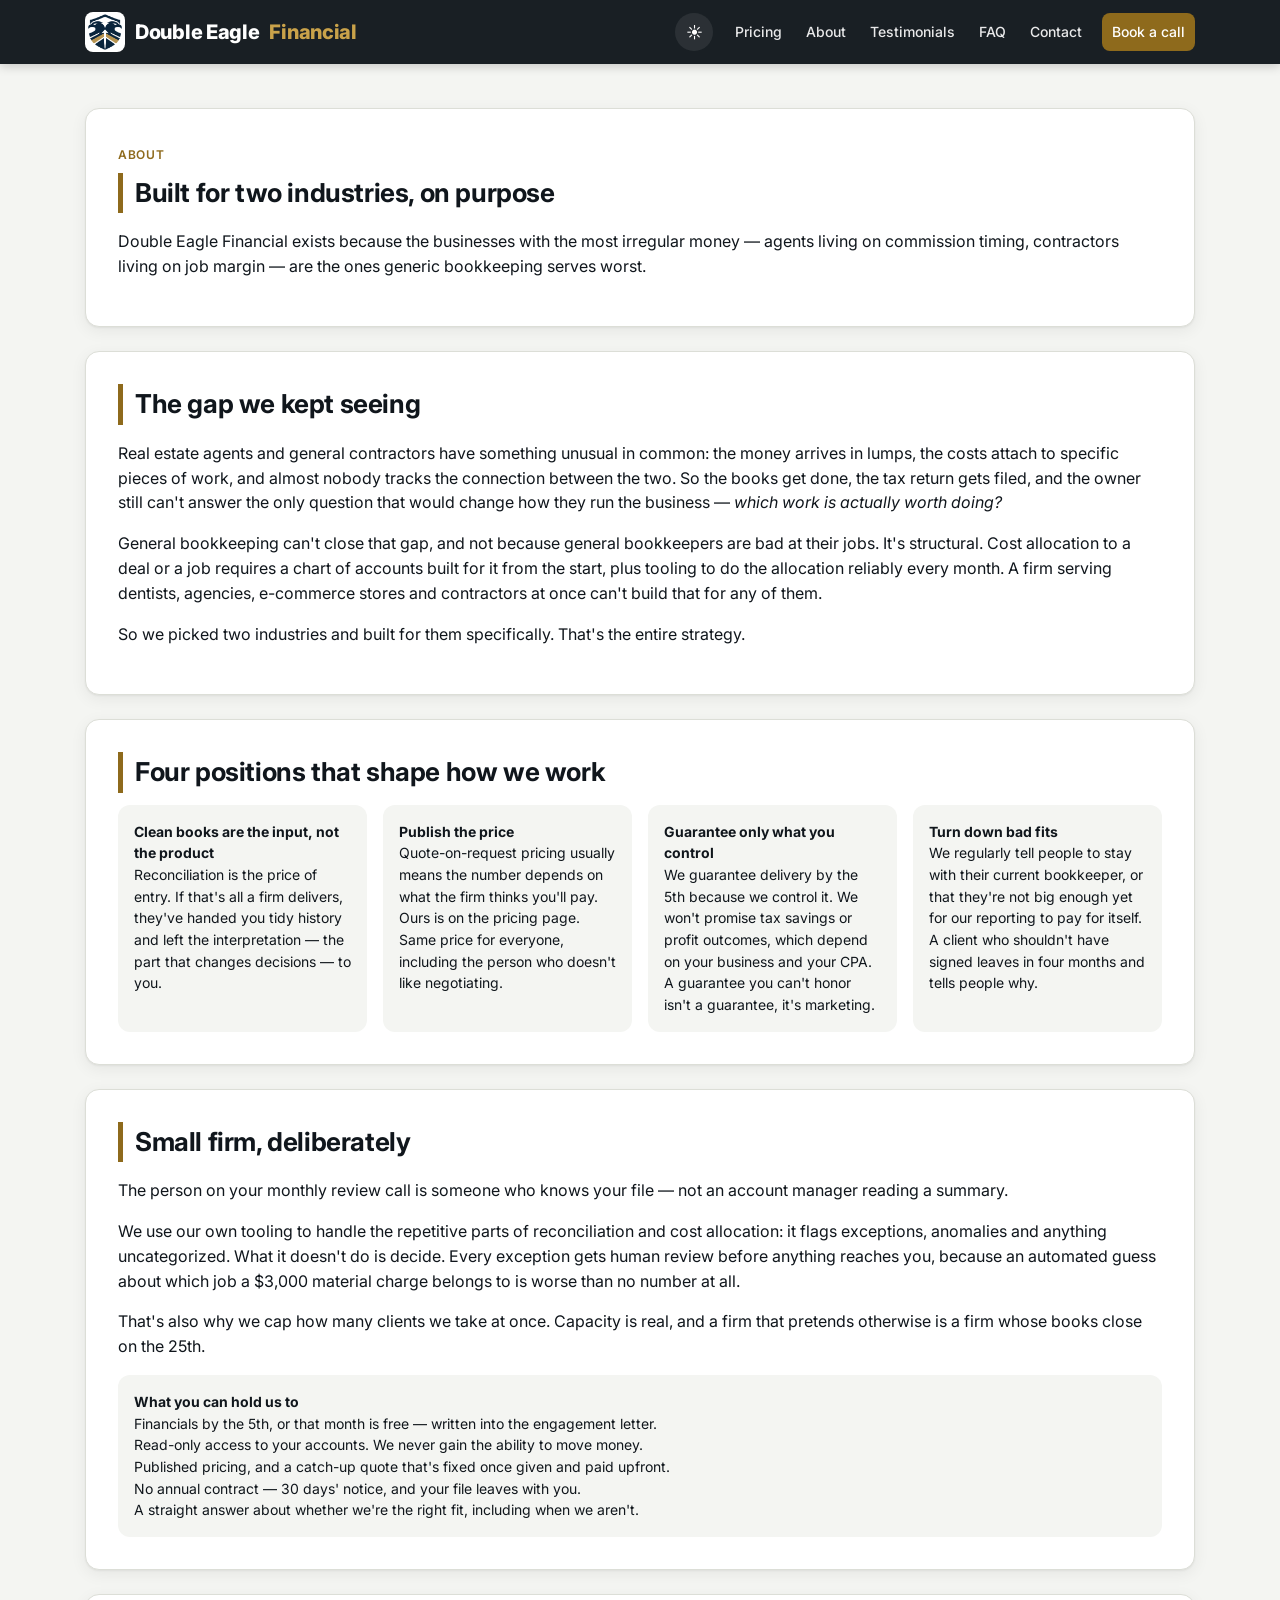
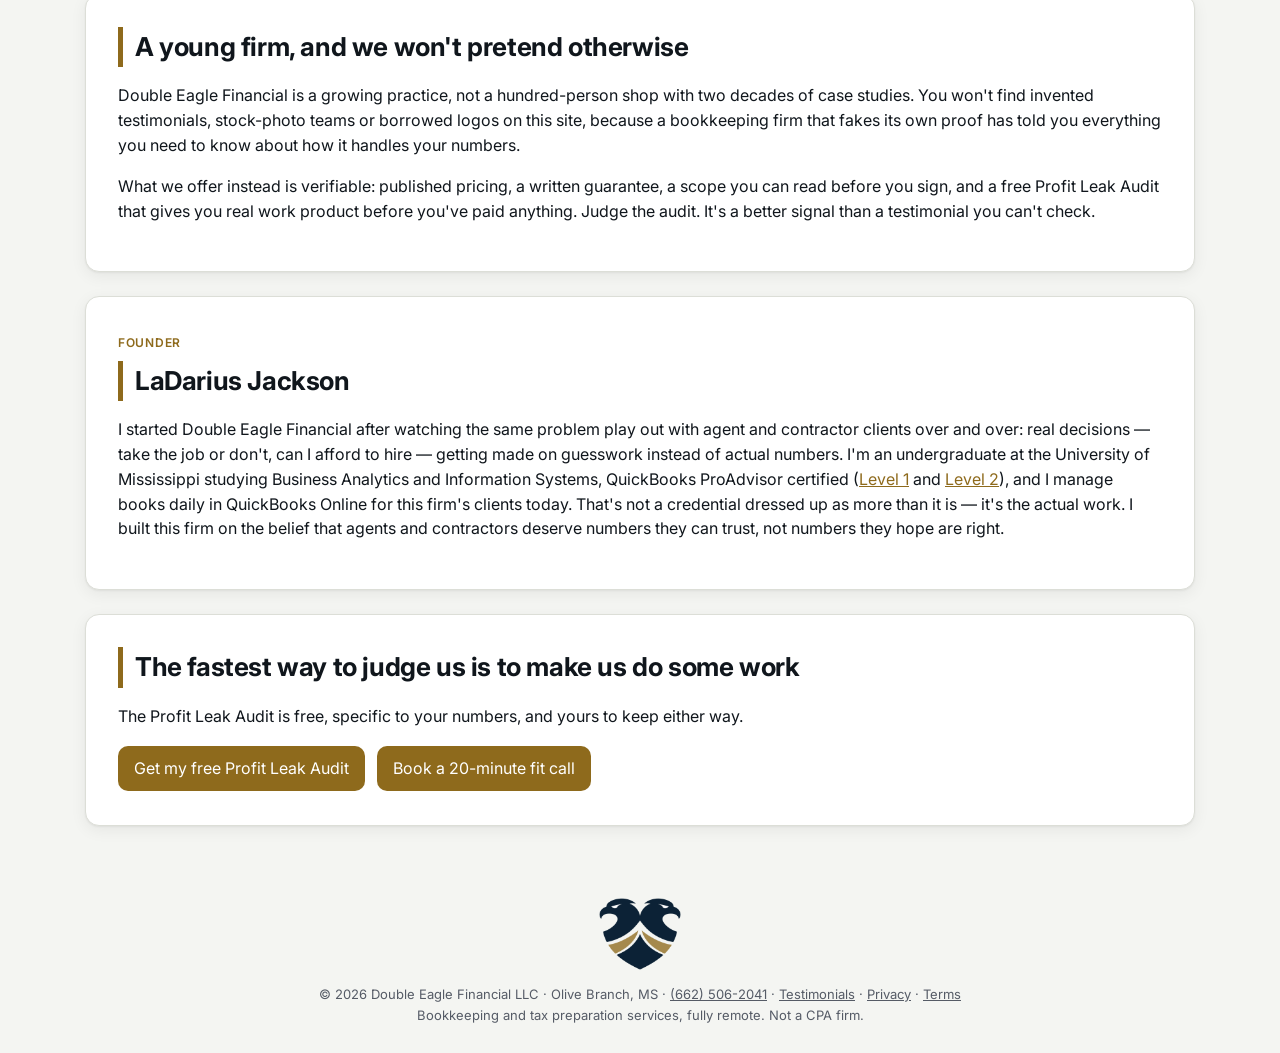
==== commit b49411b8: "Add logos sitewide and highlight pricing guarantee" ====
--- a/about.html
+++ b/about.html
@@ -15,8 +15,9 @@
 <meta property="og:url" content="https://www.doubleeaglefinancial.com/about.html">
 <meta property="og:image" content="https://www.doubleeaglefinancial.com/assets/img/og-card.svg">
 <meta name="twitter:card" content="summary">
-<link rel="icon" type="image/svg+xml" href="/assets/img/favicon.svg">
-<link rel="apple-touch-icon" href="/assets/img/favicon.svg">
+<link rel="icon" type="image/png" sizes="32x32" href="/assets/img/favicon-32.png">
+ <link rel="icon" type="image/png" sizes="192x192" href="/assets/img/favicon-192.png">
+ <link rel="apple-touch-icon" href="/assets/img/apple-touch-icon.png">
 <link rel="preconnect" href="https://fonts.googleapis.com">
 <link rel="preconnect" href="https://fonts.gstatic.com" crossorigin>
 <link href="https://fonts.googleapis.com/css2?family=Inter:wght@400;500;600;700;800&display=swap" rel="stylesheet">
@@ -27,7 +28,7 @@
 </head>
 <body class="inner" data-page="about">
 <a class="skip" href="#main">Skip to content</a>
-<header class="site"><div class="wrap hbar"><a class="logo" href="/">Double Eagle <span>Financial</span></a>
+<header class="site"><div class="wrap hbar"><a class="logo" href="/"><span class="logo-mark"><picture><source type="image/webp" srcset="/assets/img/logo-shield.webp"><img src="/assets/img/logo-shield.png" width="32" height="34" alt="" decoding="async"></picture></span>Double Eagle <span>Financial</span></a>
 <button class="burger" id="navToggle" aria-label="Open menu" aria-expanded="false" aria-controls="siteNav"><span></span><span></span><span></span></button>
 <button class="theme-tg" id="themeToggle" aria-label="Toggle dark mode" title="Toggle dark mode"><span class="sun">☀</span><span class="moon">☾</span></button>
 <nav id="siteNav" aria-label="Main">
@@ -95,7 +96,8 @@
 
 </main>
 
-<footer>© 2026 Double Eagle Financial LLC · Olive Branch, MS · <a href="tel:+16625062041">(662) 506-2041</a> · <a href="/testimonials.html">Testimonials</a> · <a href="/privacy.html">Privacy</a> · <a href="/terms.html">Terms</a><br>Bookkeeping and tax preparation services, fully remote. Not a CPA firm.</footer>
+<footer><div class="foot-mark"><picture><source type="image/webp" srcset="/assets/img/logo-eagle-heart.webp"><img src="/assets/img/logo-eagle-heart.png" width="82" height="72" alt="" decoding="async"></picture></div>
+© 2026 Double Eagle Financial LLC · Olive Branch, MS · <a href="tel:+16625062041">(662) 506-2041</a> · <a href="/testimonials.html">Testimonials</a> · <a href="/privacy.html">Privacy</a> · <a href="/terms.html">Terms</a><br>Bookkeeping and tax preparation services, fully remote. Not a CPA firm.</footer>
 <script src="/ui.js"></script>
 <script src="/v3.js"></script>
 <script src="/assets/js/main.js" defer></script>
--- a/style.css
+++ b/style.css
@@ -8,7 +8,13 @@
 .banner{background:#fff3cd;border-bottom:1px solid #e0c96a;padding:7px 20px;font-size:13px;text-align:center;color:#4a3b00}
 header.site{position:sticky;top:0;z-index:50;background:rgba(16,22,28,.96);backdrop-filter:blur(8px);color:#fff;box-shadow:0 2px 10px #0003}
 .hbar{display:flex;align-items:center;justify-content:space-between;height:64px;gap:12px}
-.logo{font-weight:800;font-size:20px;color:#fff;text-decoration:none;letter-spacing:-.3px}.logo span{color:#C9A24A}.logo small{font-weight:500;font-size:13px;color:#bbb;margin-left:6px}
+.logo{display:inline-flex;align-items:center;gap:10px;flex-shrink:0;white-space:nowrap;font-weight:800;font-size:20px;color:#fff;text-decoration:none;letter-spacing:-.3px}.logo span{color:#C9A24A}.logo small{font-weight:500;font-size:13px;color:#bbb;margin-left:6px}
+.logo-mark{display:inline-flex;align-items:center;justify-content:center;flex:none;width:40px;height:40px;padding:3px;background:#fff;border-radius:8px}
+.logo-mark img{display:block;width:34px;height:auto}
+.foot-mark{display:flex;justify-content:center;margin:0 0 14px}
+.foot-mark img{display:block;width:82px;height:auto}
+[data-theme=dark] .foot-mark img{background:#fff;border-radius:14px;padding:10px;box-sizing:content-box}
+
 nav{display:flex;align-items:center;gap:4px}nav a{color:#e9e9ea;text-decoration:none;font-size:14px;font-weight:500;padding:8px 10px;border-radius:8px}nav a:hover{background:#ffffff14;color:#fff}
 nav a.nav-cta{background:var(--red);color:#fff;margin-left:6px}nav a.nav-cta:hover{background:var(--red-d)}
 .burger{display:none;background:none;border:0;padding:10px;cursor:pointer}.burger span{display:block;width:22px;height:2px;background:#fff;margin:5px 0;border-radius:2px}
@@ -78,7 +84,7 @@
 }
 @media (max-width:600px){
  section{padding:20px;margin:16px 0}main{padding:12px}h2{font-size:22px}
- .hero p{font-size:16px}.logo small{display:none}
+ .hero p{font-size:16px}.logo{font-size:16px;gap:8px}.logo-mark{width:32px;height:32px}.logo-mark img{width:26px}.logo small{display:none}
  #cartTable thead{display:none}#cartTable tr{display:grid;grid-template-columns:1fr auto;gap:2px 10px;padding:10px 0;border-bottom:1px solid var(--line)}#cartTable td{border:0;padding:3px 0}
  #cartTable tr.tot{grid-template-columns:1fr auto}
 }
@@ -241,3 +247,9 @@
 [data-theme=dark] .field input,[data-theme=dark] .field select,[data-theme=dark] .field textarea{background:#0C1116;color:var(--ink);border-color:#3a3f47}
 [data-theme=dark] .form-status.is-error{background:#3a1816;color:#ff9a8f}
 [data-theme=dark] .checklist li,[data-theme=dark] .info{background:#121920}
+
+.guarantee-callout{display:flex;gap:14px;align-items:flex-start;margin:16px 0 8px;padding:18px 20px;background:#FBF6E9;border:1.5px solid #DCC58A;border-left:5px solid var(--red);border-radius:12px}
+.guarantee-callout-icon{flex:none;width:32px;height:32px;color:var(--red);margin-top:1px}
+.guarantee-callout-lead{margin:0;font-size:18px;font-weight:800;line-height:1.35;letter-spacing:-.2px;color:var(--ink)}
+.guarantee-callout-note{margin:8px 0 0;font-size:13px;color:var(--mut);font-weight:500;line-height:1.5}
+[data-theme=dark] .guarantee-callout{background:#241D0E;border-color:#6B4F12;border-left-color:var(--red)}
